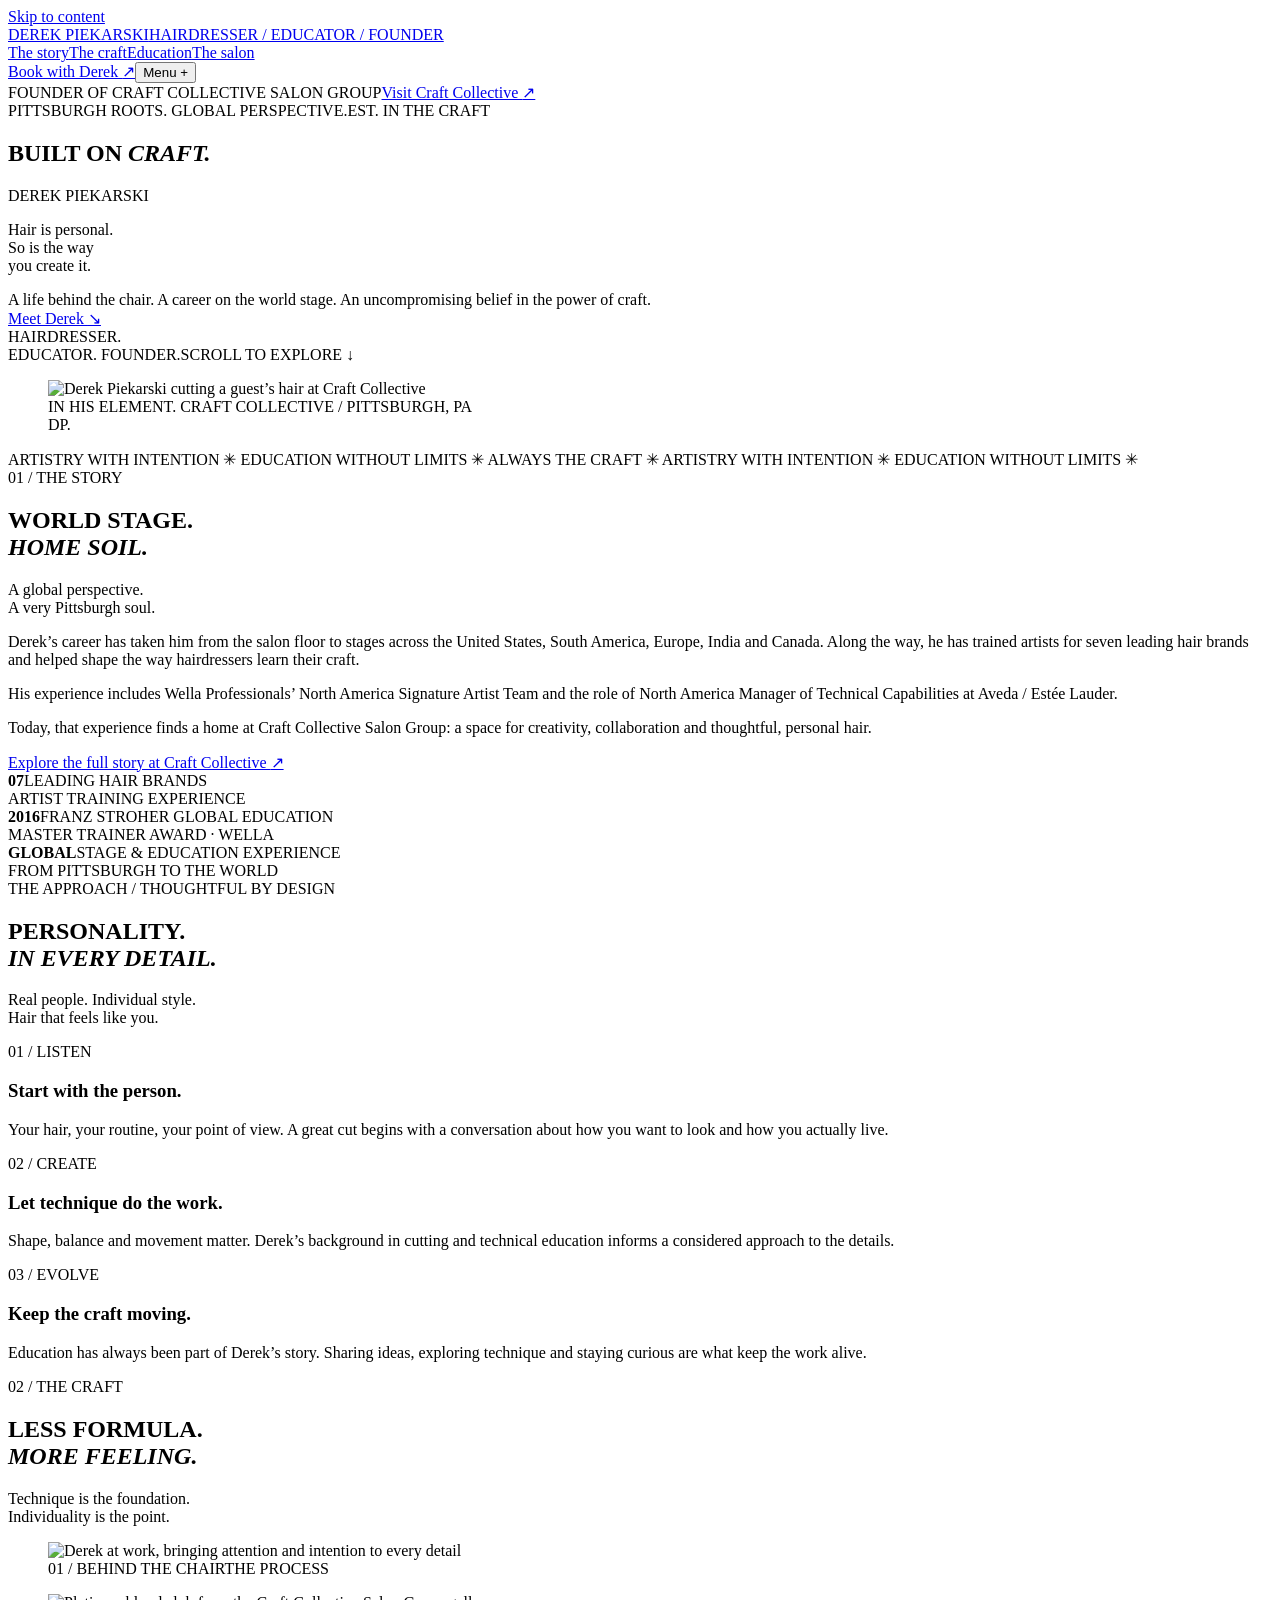
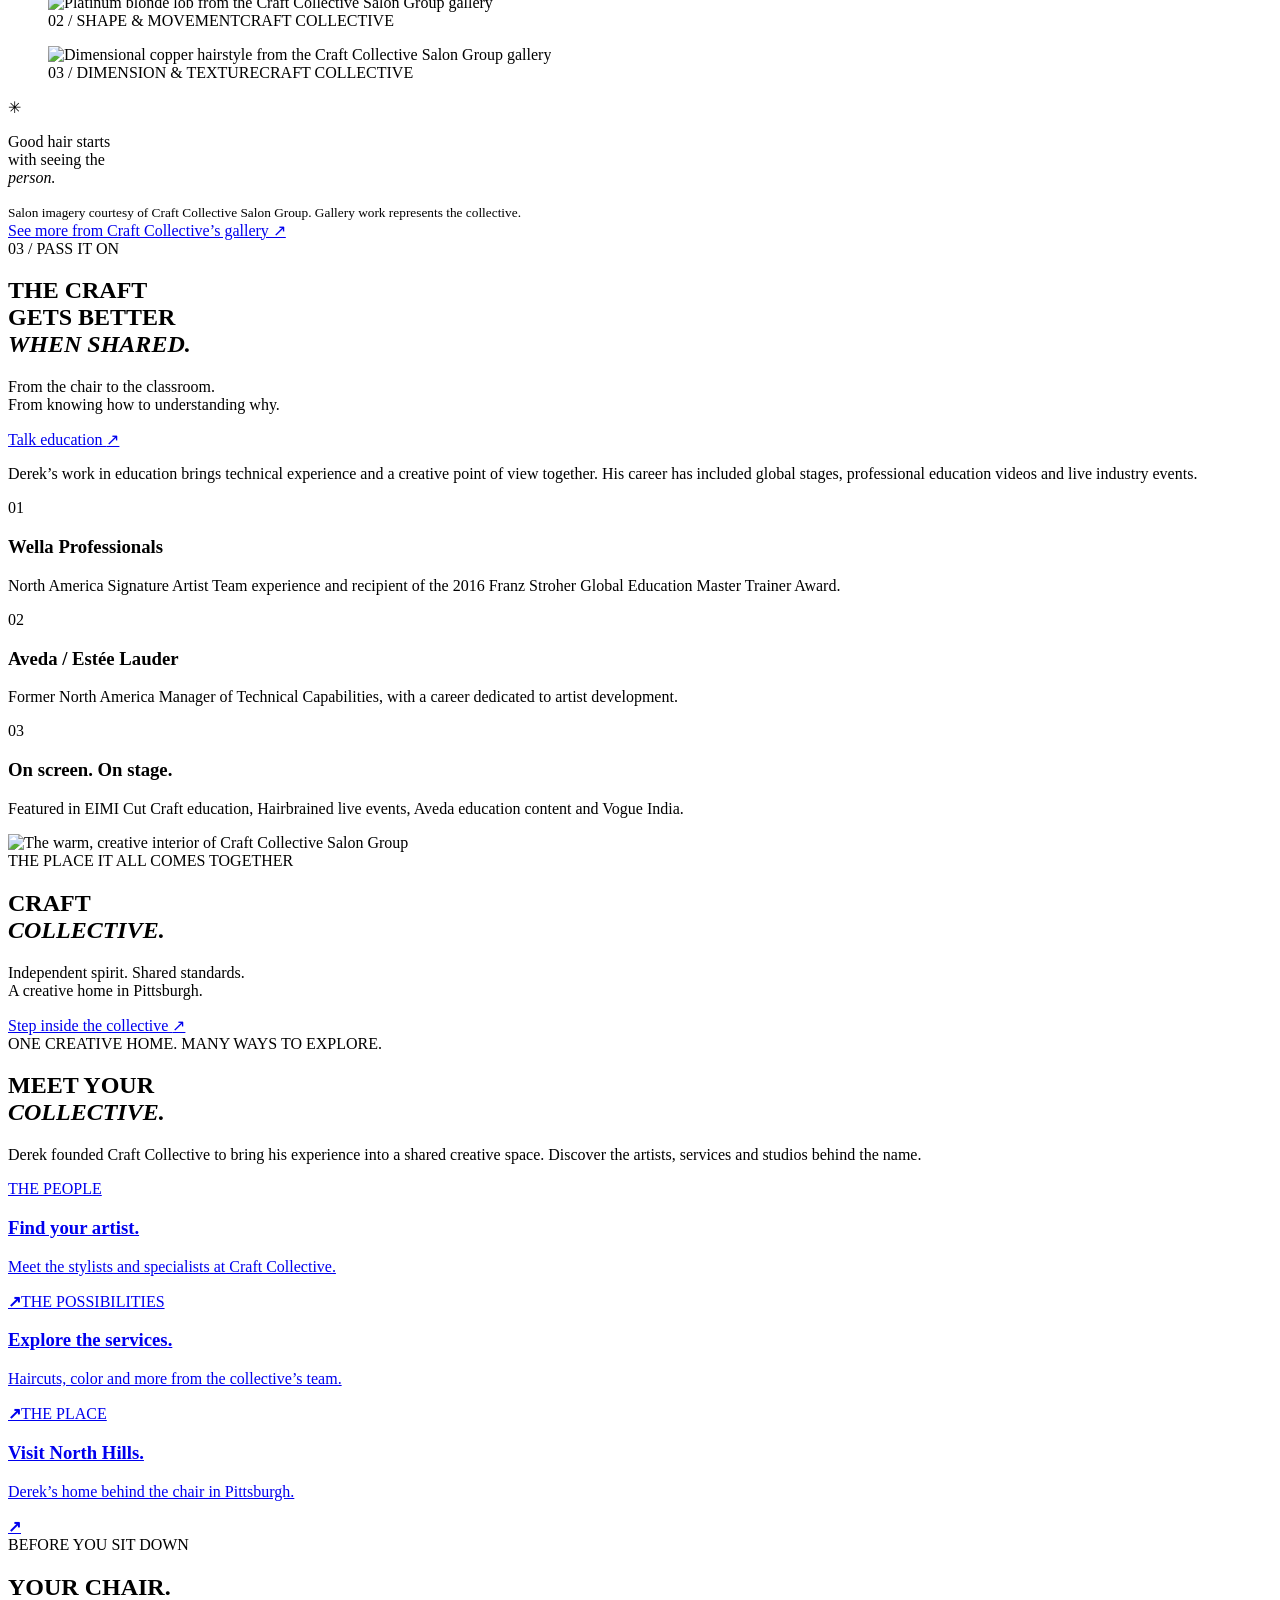
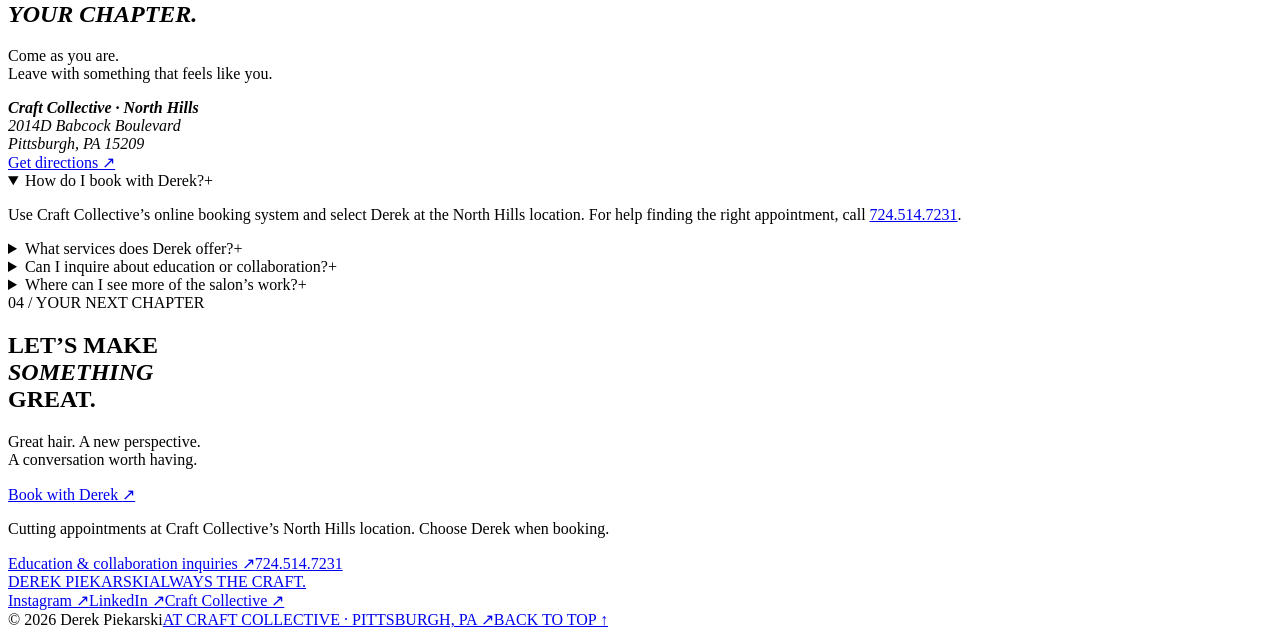
==== index.html @ 88b845db "Add index.html for Derek Piekarski personal website" ====
<!doctype html>
<html lang="en"><head><meta charset="utf-8"><meta name="viewport" content="width=device-width,initial-scale=1"><meta name="theme-color" content="#171815"><title>Derek Piekarski — Hairdresser. Educator. Founder.</title><meta name="description" content="The world of Derek Piekarski. Hairdresser, educator and founder of Craft Collective Salon Group in Pittsburgh. Explore his craft and book an appointment."><meta property="og:title" content="Derek Piekarski — Built on craft."><meta property="og:description" content="Hairdresser. Educator. Founder. Pittsburgh roots. Global perspective."><meta property="og:image" content="https://www.craftcollectivesalongroup.com/images/team/derek-piekarski-1024x1024.jpg"><meta property="og:url" content="https://derek-piekarski.vercel.app/"><meta property="og:type" content="website"><meta name="twitter:card" content="summary_large_image"><link rel="canonical" href="https://derek-piekarski.vercel.app/"><link rel="icon" href="/favicon.svg" type="image/svg+xml"><link rel="stylesheet" href="style.css"><script type="application/ld+json">{"@context":"https://schema.org","@type":"Person","name":"Derek Piekarski","url":"https://derek-piekarski.vercel.app/","jobTitle":"Hairdresser, Educator and Founder","worksFor":{"@type":"Organization","name":"Craft Collective Salon Group","url":"https://www.craftcollectivesalongroup.com"},"sameAs":["https://www.linkedin.com/in/derek-piekarski-07b91217a","https://www.craftcollectivesalongroup.com/derek-piekarski"]}</script></head>
<body><a class="skip" href="#main">Skip to content</a><header><a class="logo" href="#">DEREK PIEKARSKI<span>HAIRDRESSER / EDUCATOR / FOUNDER</span></a><nav aria-label="Main navigation"><a href="#about">The story</a><a href="#craft">The craft</a><a href="#education">Education</a><a href="#collective">The salon</a></nav><a class="nav-cta" href="https://phorest.com/book/salons/craftcollectivesalongroup" target="_blank" rel="noopener">Book with Derek <span>↗</span></a><button class="menu" aria-label="Open menu" aria-expanded="false">Menu +</button></header>
<div class="affiliation"><span>FOUNDER OF CRAFT COLLECTIVE SALON GROUP</span><a href="https://www.craftcollectivesalongroup.com">Visit Craft Collective <span aria-hidden="true">↗</span></a></div><main id="main"><section class="hero"><div class="hero-top"><span><i></i> PITTSBURGH ROOTS. GLOBAL PERSPECTIVE.</span><span>EST. IN THE CRAFT</span></div><h1>BUILT ON <em>CRAFT.</em></h1><div class="hero-grid"><div class="hero-copy"><span class="eyebrow">DEREK PIEKARSKI</span><p>Hair is personal. <br>So is the way <br>you create it.</p><div class="intro">A life behind the chair. A career on the world stage. An uncompromising belief in the power of craft.</div><a class="button" href="#about">Meet Derek <span>↘</span></a><div class="hero-foot"><span>HAIRDRESSER.<br>EDUCATOR. FOUNDER.</span><span>SCROLL TO EXPLORE ↓</span></div></div><figure class="hero-image"><img src="https://www.craftcollectivesalongroup.com/assets/wix-archive/674b6afbaeb5c4b92669.webp" alt="Derek Piekarski cutting a guest’s hair at Craft Collective" fetchpriority="high"><figcaption>IN HIS ELEMENT. <span>CRAFT COLLECTIVE / PITTSBURGH, PA</span></figcaption><span class="image-mark" aria-hidden="true">DP.</span></figure></div></section>
<div class="ticker" aria-hidden="true"><div>ARTISTRY WITH INTENTION <span>✳</span> EDUCATION WITHOUT LIMITS <span>✳</span> ALWAYS THE CRAFT <span>✳</span> ARTISTRY WITH INTENTION <span>✳</span> EDUCATION WITHOUT LIMITS <span>✳</span></div></div>
<section class="about section" id="about"><div class="section-label">01 / THE STORY</div><div class="about-grid"><h2>WORLD STAGE.<br><em>HOME SOIL.</em></h2><div class="about-copy"><p class="large">A global perspective.<br>A very Pittsburgh soul.</p><p>Derek’s career has taken him from the salon floor to stages across the United States, South America, Europe, India and Canada. Along the way, he has trained artists for seven leading hair brands and helped shape the way hairdressers learn their craft.</p><p>His experience includes Wella Professionals’ North America Signature Artist Team and the role of North America Manager of Technical Capabilities at Aveda / Estée Lauder.</p><p>Today, that experience finds a home at Craft Collective Salon Group: a space for creativity, collaboration and thoughtful, personal hair.</p><a class="text-link" href="https://www.craftcollectivesalongroup.com/derek-piekarski" target="_blank" rel="noopener">Explore the full story at Craft Collective <span>↗</span></a></div></div><div class="credentials"><div><strong>07</strong><span>LEADING HAIR BRANDS<br>ARTIST TRAINING EXPERIENCE</span></div><div><strong>2016</strong><span>FRANZ STROHER GLOBAL EDUCATION<br>MASTER TRAINER AWARD · WELLA</span></div><div><strong>GLOBAL</strong><span>STAGE & EDUCATION EXPERIENCE<br>FROM PITTSBURGH TO THE WORLD</span></div></div></section>
<section class="approach section"><div class="section-label">THE APPROACH / THOUGHTFUL BY DESIGN</div><div class="section-heading"><h2>PERSONALITY.<br><em>IN EVERY DETAIL.</em></h2><p>Real people. Individual style.<br>Hair that feels like you.</p></div><div class="principles"><article><span>01 / LISTEN</span><h3>Start with the person.</h3><p>Your hair, your routine, your point of view. A great cut begins with a conversation about how you want to look and how you actually live.</p></article><article><span>02 / CREATE</span><h3>Let technique do the work.</h3><p>Shape, balance and movement matter. Derek’s background in cutting and technical education informs a considered approach to the details.</p></article><article><span>03 / EVOLVE</span><h3>Keep the craft moving.</h3><p>Education has always been part of Derek’s story. Sharing ideas, exploring technique and staying curious are what keep the work alive.</p></article></div></section>
<section class="craft section" id="craft"><div class="section-label">02 / THE CRAFT</div><div class="section-heading"><h2>LESS FORMULA.<br><em>MORE FEELING.</em></h2><p>Technique is the foundation.<br>Individuality is the point.</p></div><div class="gallery"><figure class="gallery-one"><img src="https://www.craftcollectivesalongroup.com/images/team/derek-piekarski-1024x1024.jpg" alt="Derek at work, bringing attention and intention to every detail" loading="lazy"><figcaption><span>01 / BEHIND THE CHAIR</span><span>THE PROCESS</span></figcaption></figure><figure class="gallery-two"><img src="https://www.craftcollectivesalongroup.com/images/platinum-lob-480x640.jpg" alt="Platinum blonde lob from the Craft Collective Salon Group gallery" loading="lazy"><figcaption><span>02 / SHAPE & MOVEMENT</span><span>CRAFT COLLECTIVE</span></figcaption></figure><figure class="gallery-three"><img src="https://www.craftcollectivesalongroup.com/images/copper-dimensional-480x640.jpg" alt="Dimensional copper hairstyle from the Craft Collective Salon Group gallery" loading="lazy"><figcaption><span>03 / DIMENSION & TEXTURE</span><span>CRAFT COLLECTIVE</span></figcaption></figure><div class="gallery-note"><span class="asterisk" aria-hidden="true">✳</span><p>Good hair starts<br>with seeing the<br><em>person.</em></p><small>Salon imagery courtesy of Craft Collective Salon Group. Gallery work represents the collective.</small></div></div><a class="text-link" href="https://www.craftcollectivesalongroup.com/gallery">See more from Craft Collective’s gallery ↗</a></section>
<section class="education section" id="education"><div class="section-label">03 / PASS IT ON</div><div class="education-grid"><div><h2>THE CRAFT<br>GETS BETTER<br><em>WHEN SHARED.</em></h2><p class="education-intro">From the chair to the classroom.<br>From knowing how to understanding why.</p><a class="button light" href="mailto:info@craftcollectivesalongroup.com?subject=Education%20inquiry%20for%20Derek%20Piekarski">Talk education <span>↗</span></a></div><div class="education-details"><p>Derek’s work in education brings technical experience and a creative point of view together. His career has included global stages, professional education videos and live industry events.</p><div class="detail-row"><span>01</span><div><h3>Wella Professionals</h3><p>North America Signature Artist Team experience and recipient of the 2016 Franz Stroher Global Education Master Trainer Award.</p></div></div><div class="detail-row"><span>02</span><div><h3>Aveda / Estée Lauder</h3><p>Former North America Manager of Technical Capabilities, with a career dedicated to artist development.</p></div></div><div class="detail-row"><span>03</span><div><h3>On screen. On stage.</h3><p>Featured in EIMI Cut Craft education, Hairbrained live events, Aveda education content and Vogue India.</p></div></div></div></div></section>
<section class="collective" id="collective"><img src="https://www.craftcollectivesalongroup.com/images/salon-interior-960x540.jpg" alt="The warm, creative interior of Craft Collective Salon Group" loading="lazy"><div class="collective-overlay"><span class="eyebrow">THE PLACE IT ALL COMES TOGETHER</span><h2>CRAFT<br><em>COLLECTIVE.</em></h2><p>Independent spirit. Shared standards.<br>A creative home in Pittsburgh.</p><a class="button light" href="https://www.craftcollectivesalongroup.com" target="_blank" rel="noopener">Step inside the collective <span>↗</span></a></div></section>
<section class="salon-links section"><div class="section-label">ONE CREATIVE HOME. MANY WAYS TO EXPLORE.</div><div class="salon-intro"><h2>MEET YOUR<br><em>COLLECTIVE.</em></h2><p>Derek founded Craft Collective to bring his experience into a shared creative space. Discover the artists, services and studios behind the name.</p></div><div class="resource-grid"><a href="https://www.craftcollectivesalongroup.com/meet-the-team"><span>THE PEOPLE</span><h3>Find your artist.</h3><p>Meet the stylists and specialists at Craft Collective.</p><b aria-hidden="true">↗</b></a><a href="https://www.craftcollectivesalongroup.com/hair-services-pittsburgh"><span>THE POSSIBILITIES</span><h3>Explore the services.</h3><p>Haircuts, color and more from the collective’s team.</p><b aria-hidden="true">↗</b></a><a href="https://www.craftcollectivesalongroup.com/locations/north-hills-pittsburgh"><span>THE PLACE</span><h3>Visit North Hills.</h3><p>Derek’s home behind the chair in Pittsburgh.</p><b aria-hidden="true">↗</b></a></div></section>
<section class="visit section" id="visit"><div class="section-label">BEFORE YOU SIT DOWN</div><div class="visit-grid"><div><h2>YOUR CHAIR.<br><em>YOUR CHAPTER.</em></h2><p class="visit-intro">Come as you are.<br>Leave with something that feels like you.</p><address><strong>Craft Collective · North Hills</strong><br>2014D Babcock Boulevard<br>Pittsburgh, PA 15209</address><a class="text-link" href="https://www.google.com/maps/search/?api=1&query=Craft+Collective+Salon+Group+2014+Babcock+Blvd+Pittsburgh+PA+15209" target="_blank" rel="noopener">Get directions ↗</a></div><div class="faqs"><details open><summary>How do I book with Derek?<span aria-hidden="true">+</span></summary><p>Use Craft Collective’s online booking system and select Derek at the North Hills location. For help finding the right appointment, call <a href="tel:+17245147231">724.514.7231</a>.</p></details><details><summary>What services does Derek offer?<span aria-hidden="true">+</span></summary><p>Derek currently takes cutting appointments at Craft Collective. For color and other services, explore the <a href="https://www.craftcollectivesalongroup.com/hair-services-pittsburgh">collective’s services</a> and <a href="https://www.craftcollectivesalongroup.com/meet-the-team">artist team</a>.</p></details><details><summary>Can I inquire about education or collaboration?<span aria-hidden="true">+</span></summary><p>Yes. Email <a href="mailto:info@craftcollectivesalongroup.com?subject=Education%20or%20collaboration%20inquiry%20for%20Derek">info@craftcollectivesalongroup.com</a> with your idea, location and timing, and mention Derek in your inquiry.</p></details><details><summary>Where can I see more of the salon’s work?<span aria-hidden="true">+</span></summary><p>Explore the <a href="https://www.craftcollectivesalongroup.com/gallery">Craft Collective gallery</a> or follow <a href="https://www.instagram.com/craftcollectivesalongroup/" target="_blank" rel="noopener">Craft Collective on Instagram</a> for more from the studio.</p></details></div></div></section>
<section class="contact section" id="contact"><div class="section-label">04 / YOUR NEXT CHAPTER</div><div class="contact-top"><h2>LET’S MAKE<br><em>SOMETHING</em><br>GREAT.</h2><div><p>Great hair. A new perspective.<br>A conversation worth having.</p><a class="button" href="https://phorest.com/book/salons/craftcollectivesalongroup" target="_blank" rel="noopener">Book with Derek <span>↗</span></a><p class="booking-note">Cutting appointments at Craft Collective’s North Hills location. Choose Derek when booking.</p><a class="text-link" href="mailto:info@craftcollectivesalongroup.com">Education & collaboration inquiries ↗</a><a class="phone" href="tel:+17245147231">724.514.7231</a></div></div></section></main>
<footer><a class="footer-logo" href="#">DEREK PIEKARSKI<span>ALWAYS THE CRAFT.</span></a><div><a href="https://www.instagram.com/craftcollectivesalongroup/" target="_blank" rel="noopener">Instagram ↗</a><a href="https://www.linkedin.com/in/derek-piekarski-07b91217a" target="_blank" rel="noopener">LinkedIn ↗</a><a href="https://www.craftcollectivesalongroup.com" target="_blank" rel="noopener">Craft Collective ↗</a></div><div class="footer-bottom"><span>© <span id="year">2026</span> Derek Piekarski</span><a href="https://www.craftcollectivesalongroup.com/locations/north-hills-pittsburgh">AT CRAFT COLLECTIVE · PITTSBURGH, PA ↗</a><a href="#">BACK TO TOP ↑</a></div></footer><script src="script.js"></script></body></html>
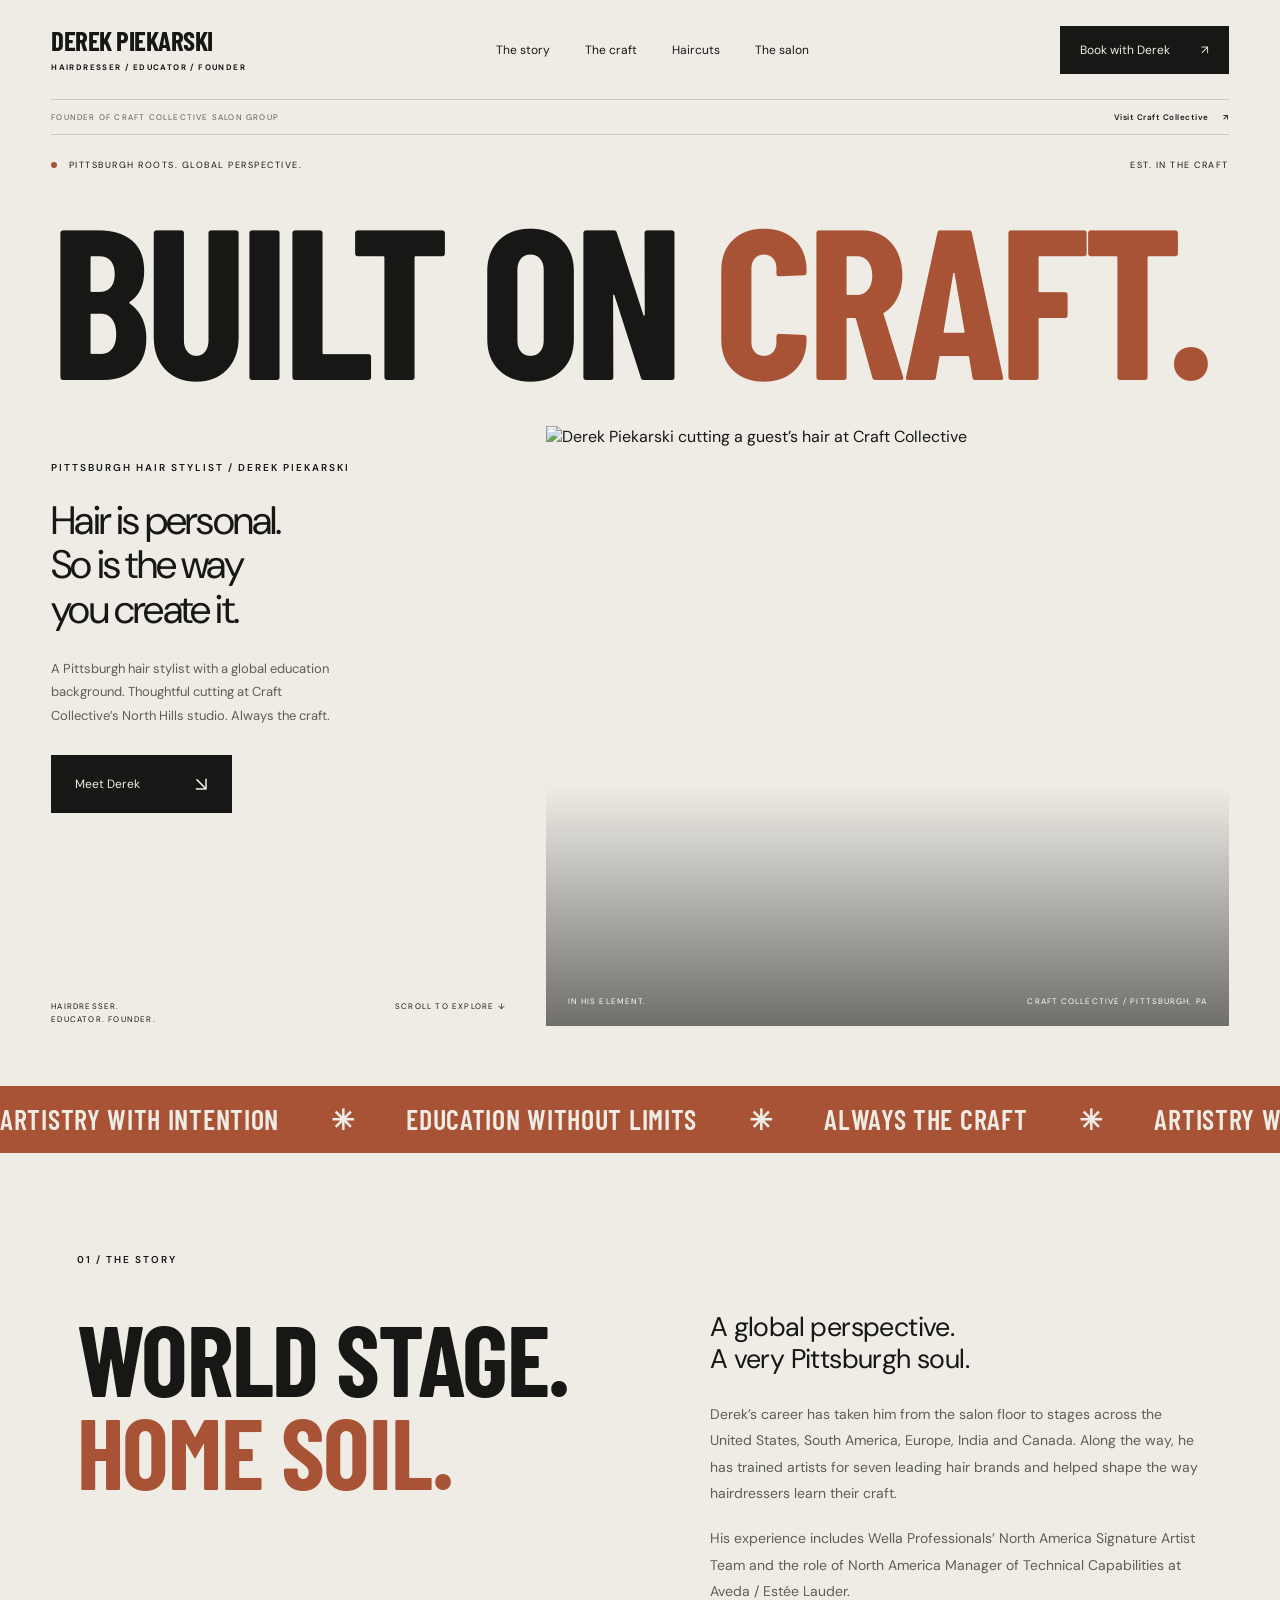
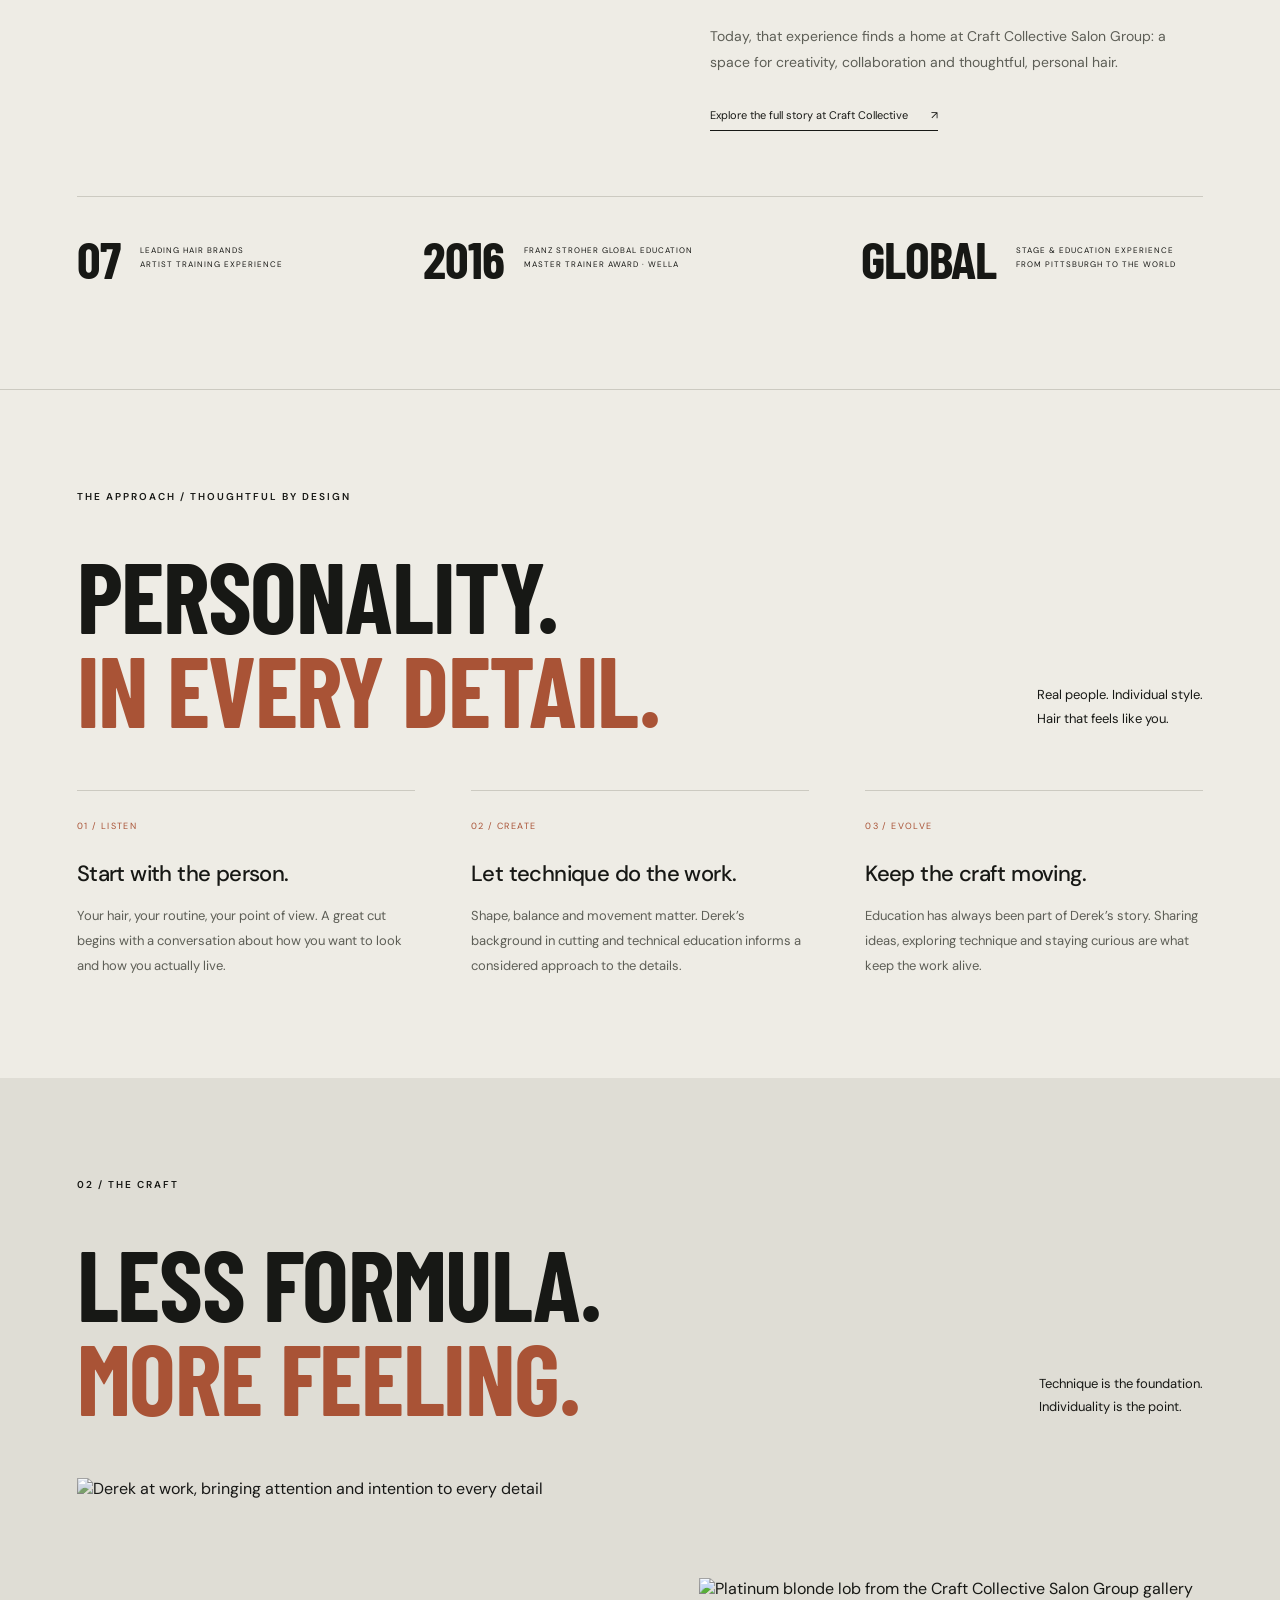
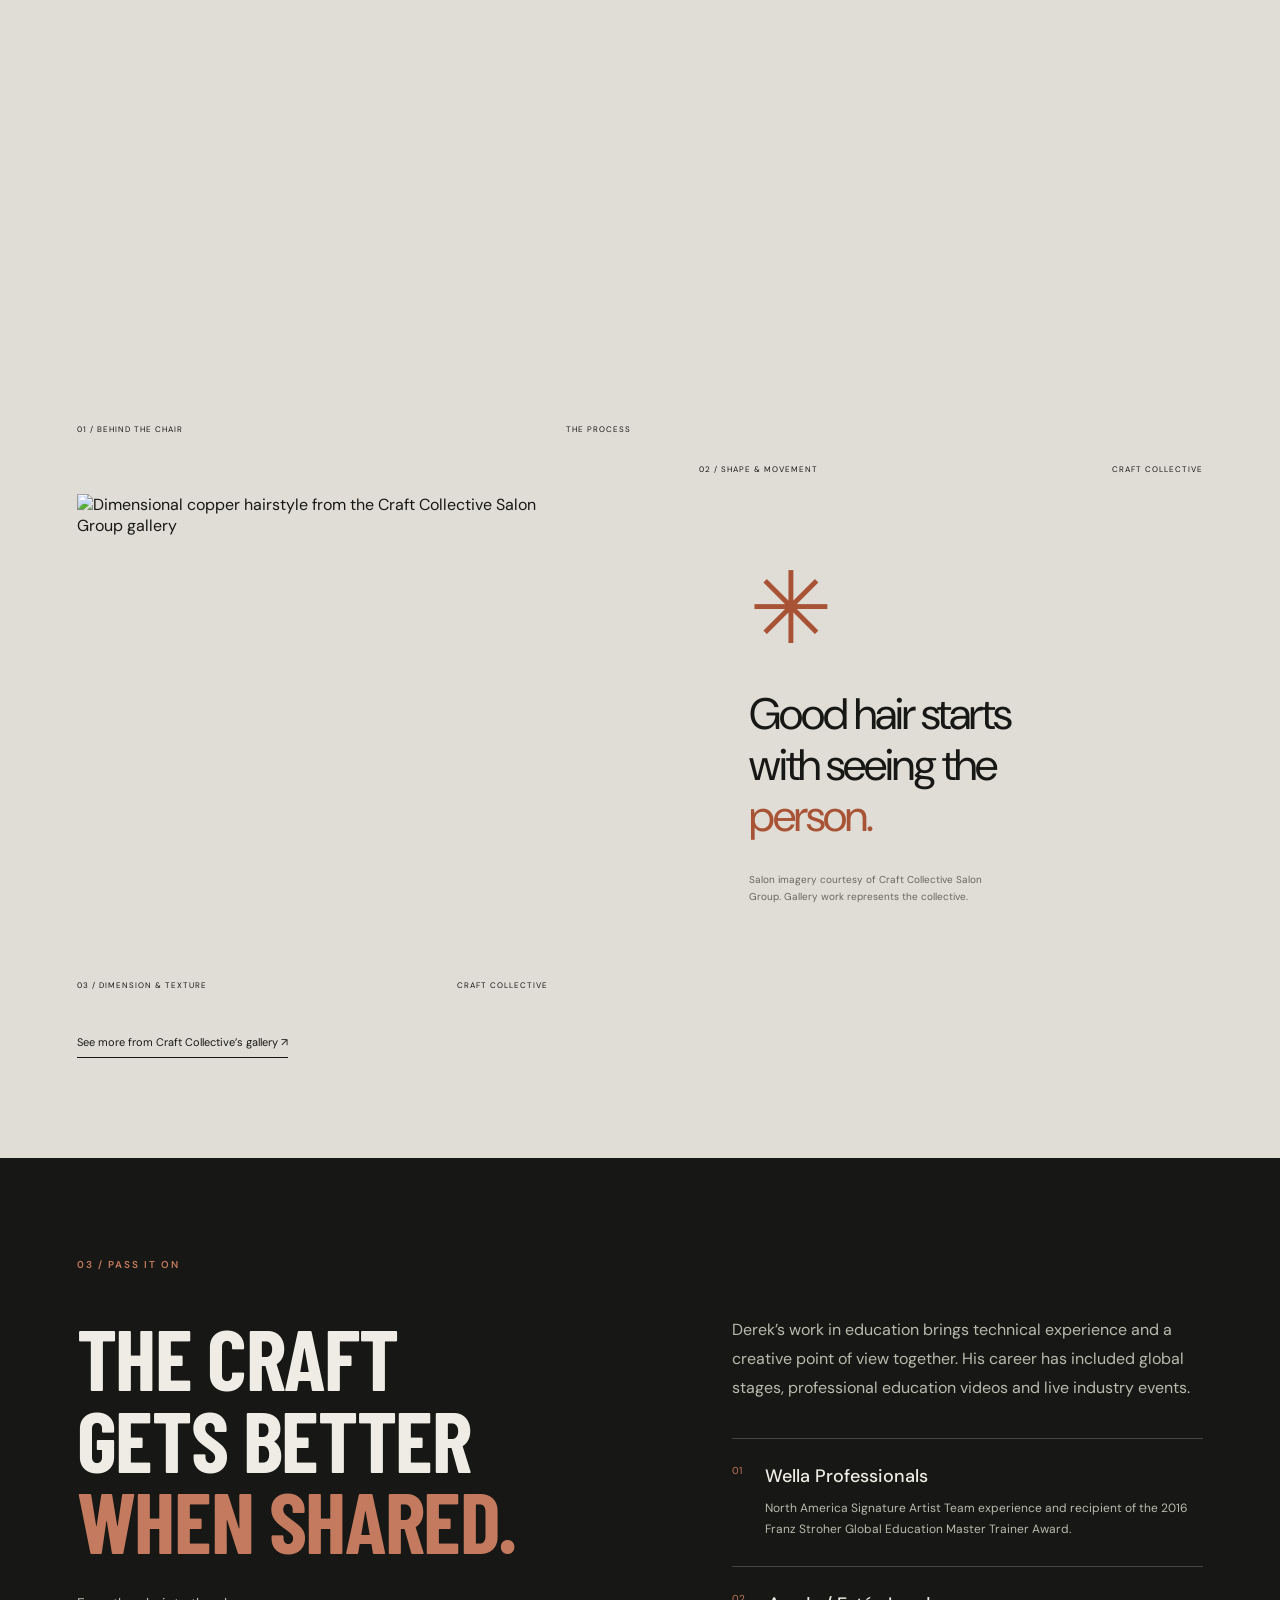
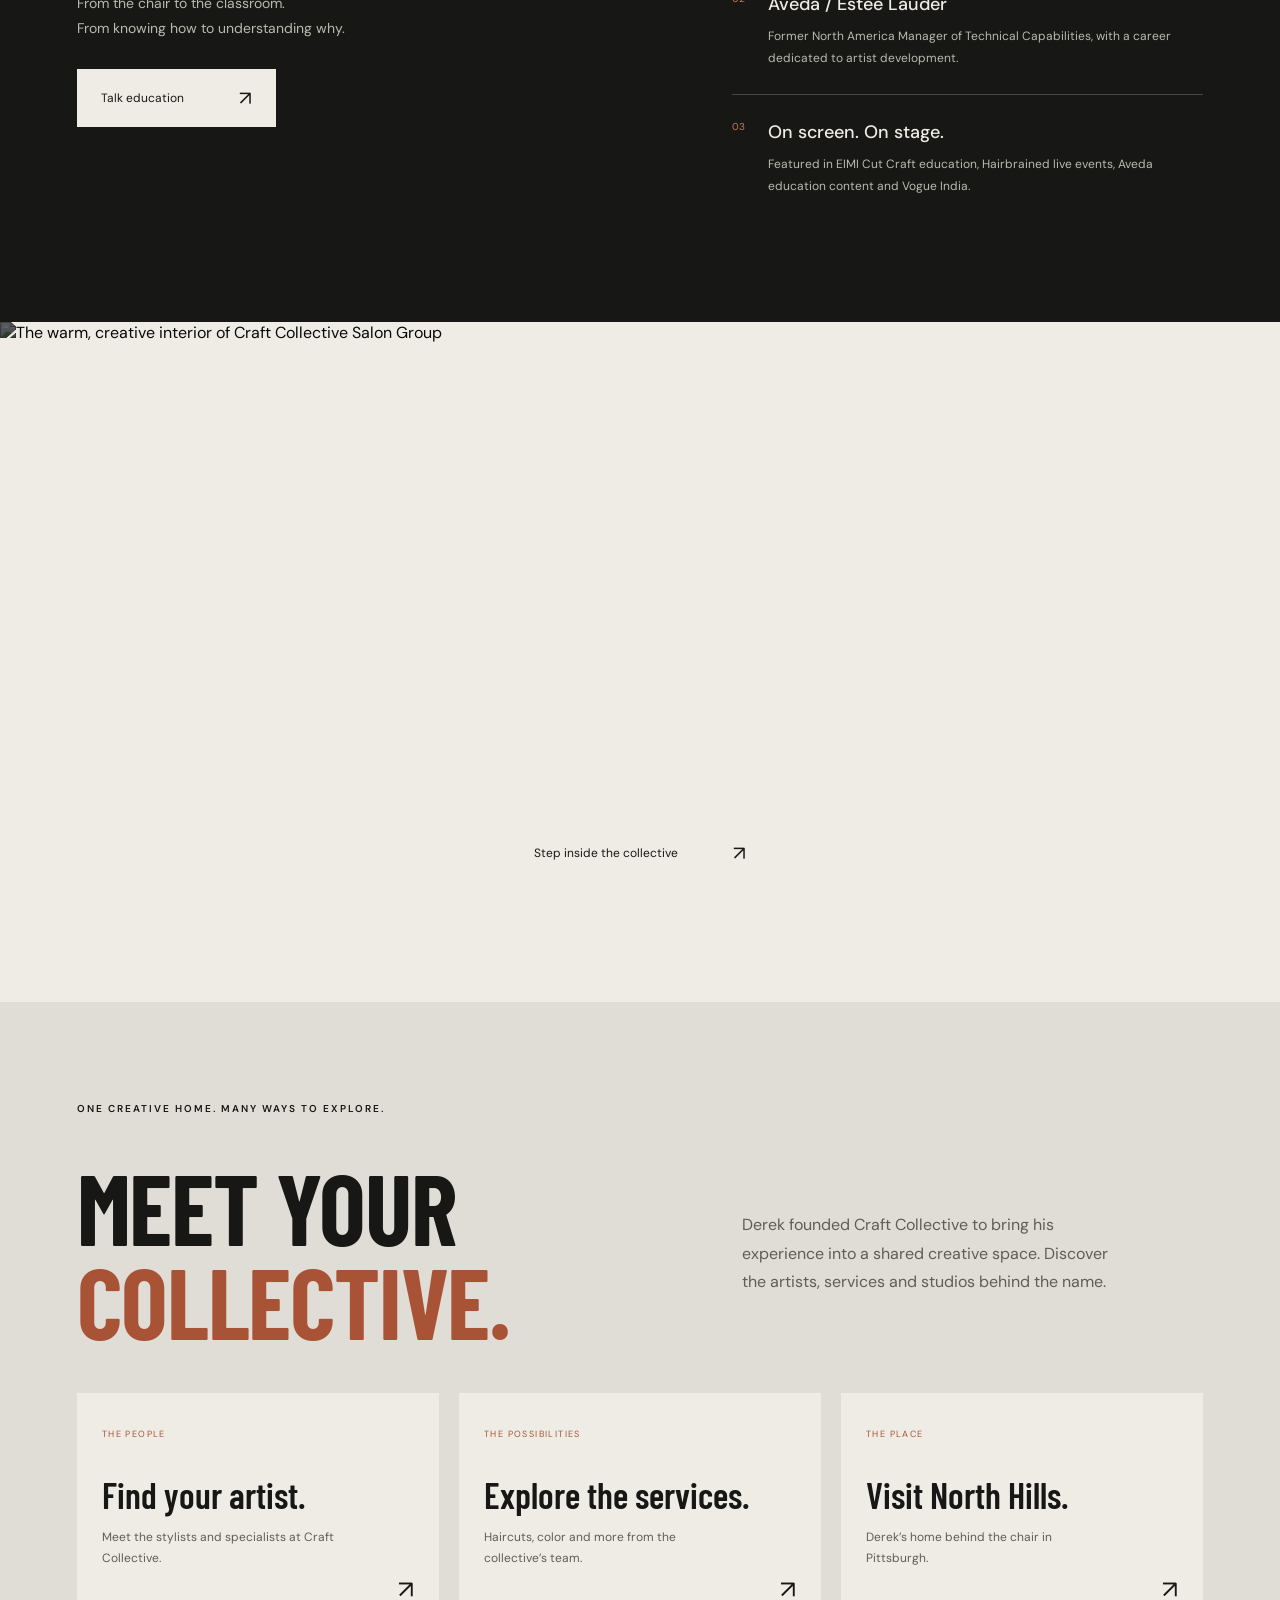
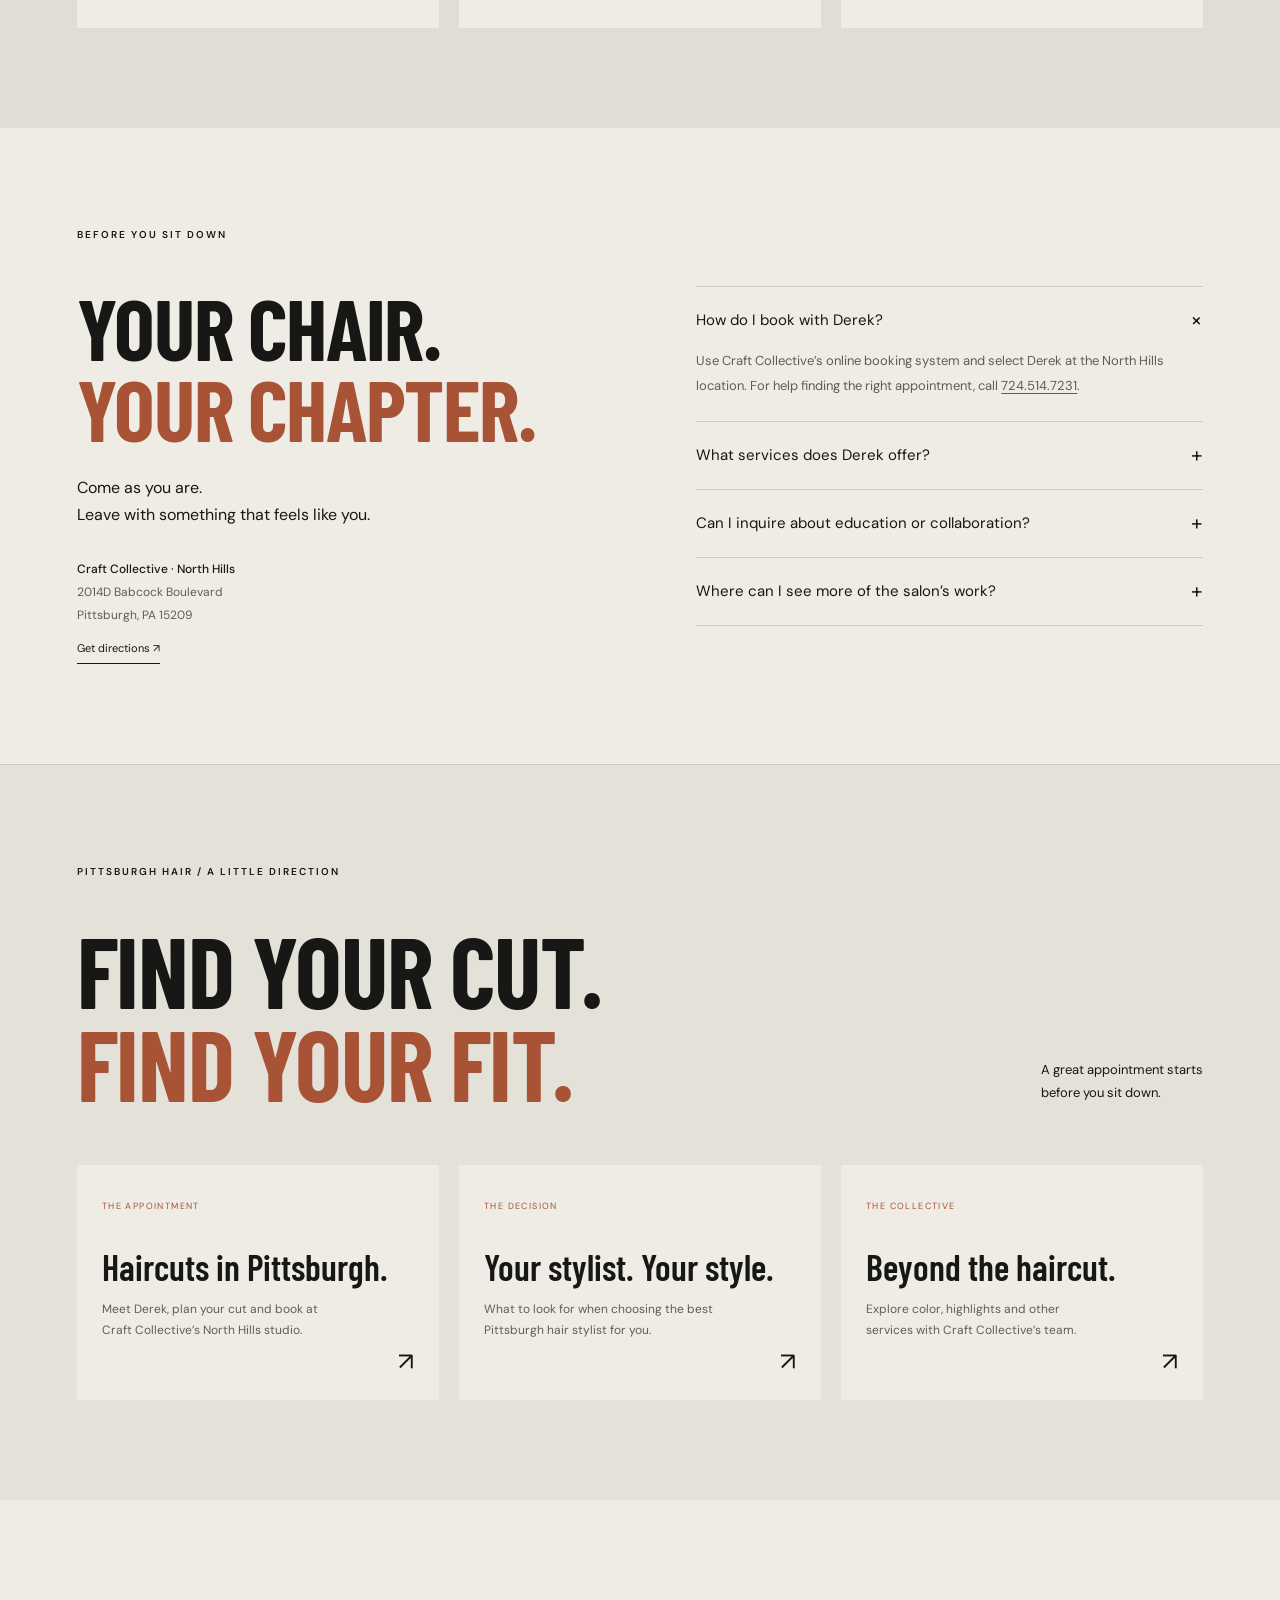
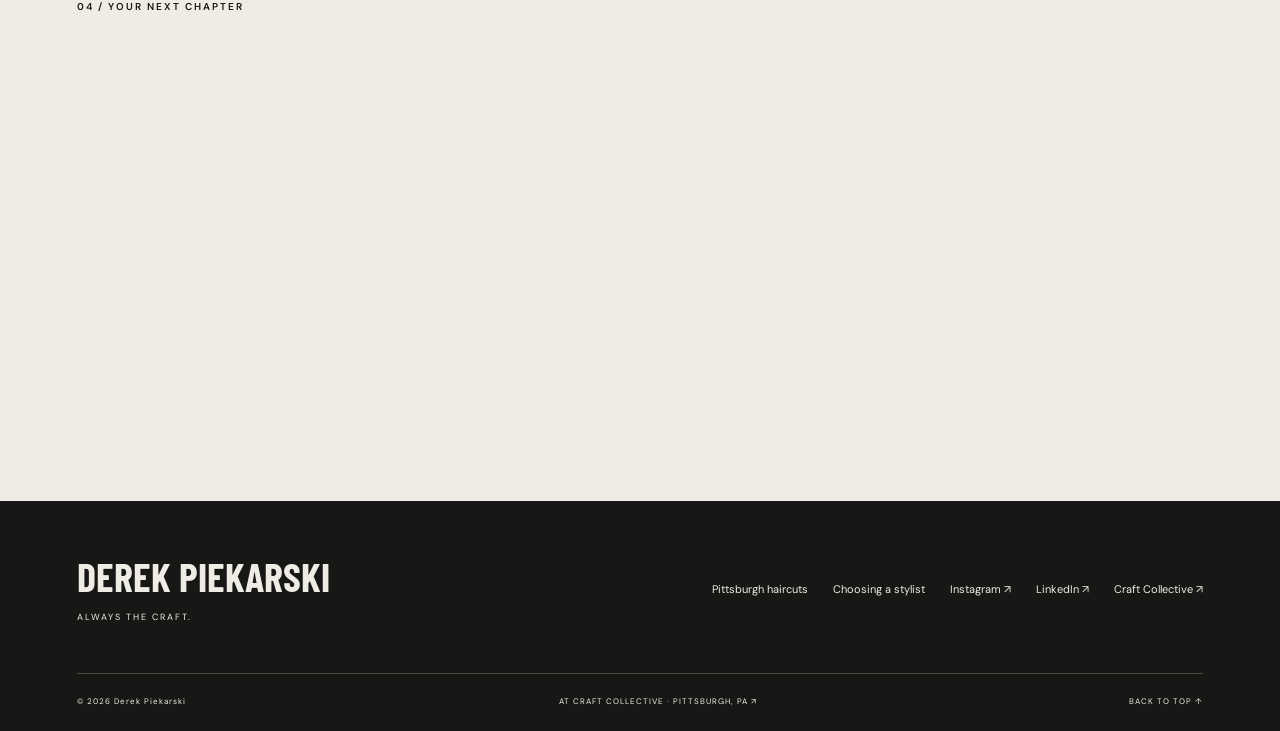
==== commit a7b8ffc9: "Expand Pittsburgh haircut and stylist pages for derekpiekarski.com" ====
--- a/index.html
+++ b/index.html
@@ -1,7 +1,7 @@
 <!doctype html>
-<html lang="en"><head><meta charset="utf-8"><meta name="viewport" content="width=device-width,initial-scale=1"><meta name="theme-color" content="#171815"><title>Derek Piekarski — Hairdresser. Educator. Founder.</title><meta name="description" content="The world of Derek Piekarski. Hairdresser, educator and founder of Craft Collective Salon Group in Pittsburgh. Explore his craft and book an appointment."><meta property="og:title" content="Derek Piekarski — Built on craft."><meta property="og:description" content="Hairdresser. Educator. Founder. Pittsburgh roots. Global perspective."><meta property="og:image" content="https://www.craftcollectivesalongroup.com/images/team/derek-piekarski-1024x1024.jpg"><meta property="og:url" content="https://derek-piekarski.vercel.app/"><meta property="og:type" content="website"><meta name="twitter:card" content="summary_large_image"><link rel="canonical" href="https://derek-piekarski.vercel.app/"><link rel="icon" href="/favicon.svg" type="image/svg+xml"><link rel="stylesheet" href="style.css"><script type="application/ld+json">{"@context":"https://schema.org","@type":"Person","name":"Derek Piekarski","url":"https://derek-piekarski.vercel.app/","jobTitle":"Hairdresser, Educator and Founder","worksFor":{"@type":"Organization","name":"Craft Collective Salon Group","url":"https://www.craftcollectivesalongroup.com"},"sameAs":["https://www.linkedin.com/in/derek-piekarski-07b91217a","https://www.craftcollectivesalongroup.com/derek-piekarski"]}</script></head>
-<body><a class="skip" href="#main">Skip to content</a><header><a class="logo" href="#">DEREK PIEKARSKI<span>HAIRDRESSER / EDUCATOR / FOUNDER</span></a><nav aria-label="Main navigation"><a href="#about">The story</a><a href="#craft">The craft</a><a href="#education">Education</a><a href="#collective">The salon</a></nav><a class="nav-cta" href="https://phorest.com/book/salons/craftcollectivesalongroup" target="_blank" rel="noopener">Book with Derek <span>↗</span></a><button class="menu" aria-label="Open menu" aria-expanded="false">Menu +</button></header>
-<div class="affiliation"><span>FOUNDER OF CRAFT COLLECTIVE SALON GROUP</span><a href="https://www.craftcollectivesalongroup.com">Visit Craft Collective <span aria-hidden="true">↗</span></a></div><main id="main"><section class="hero"><div class="hero-top"><span><i></i> PITTSBURGH ROOTS. GLOBAL PERSPECTIVE.</span><span>EST. IN THE CRAFT</span></div><h1>BUILT ON <em>CRAFT.</em></h1><div class="hero-grid"><div class="hero-copy"><span class="eyebrow">DEREK PIEKARSKI</span><p>Hair is personal. <br>So is the way <br>you create it.</p><div class="intro">A life behind the chair. A career on the world stage. An uncompromising belief in the power of craft.</div><a class="button" href="#about">Meet Derek <span>↘</span></a><div class="hero-foot"><span>HAIRDRESSER.<br>EDUCATOR. FOUNDER.</span><span>SCROLL TO EXPLORE ↓</span></div></div><figure class="hero-image"><img src="https://www.craftcollectivesalongroup.com/assets/wix-archive/674b6afbaeb5c4b92669.webp" alt="Derek Piekarski cutting a guest’s hair at Craft Collective" fetchpriority="high"><figcaption>IN HIS ELEMENT. <span>CRAFT COLLECTIVE / PITTSBURGH, PA</span></figcaption><span class="image-mark" aria-hidden="true">DP.</span></figure></div></section>
+<html lang="en"><head><meta charset="utf-8"><meta name="viewport" content="width=device-width,initial-scale=1"><meta name="theme-color" content="#171815"><title>Derek Piekarski | Pittsburgh Hair Stylist & Educator</title><meta name="description" content="Meet Pittsburgh hair stylist Derek Piekarski, founder of Craft Collective Salon Group. Explore his cutting expertise, education background and North Hills booking."><meta property="og:title" content="Derek Piekarski — Built on craft."><meta property="og:description" content="Hairdresser. Educator. Founder. Pittsburgh roots. Global perspective."><meta property="og:image" content="https://www.craftcollectivesalongroup.com/images/team/derek-piekarski-1024x1024.jpg"><meta property="og:url" content="https://derekpiekarski.com/"><meta property="og:type" content="website"><meta name="twitter:card" content="summary_large_image"><link rel="canonical" href="https://derekpiekarski.com/"><link rel="icon" href="/favicon.svg" type="image/svg+xml"><link rel="stylesheet" href="style.css"><script type="application/ld+json">{"@context":"https://schema.org","@type":"Person","name":"Derek Piekarski","url":"https://derekpiekarski.com/","jobTitle":"Hairdresser, Educator and Founder","worksFor":{"@type":"Organization","name":"Craft Collective Salon Group","url":"https://www.craftcollectivesalongroup.com"},"sameAs":["https://www.linkedin.com/in/derek-piekarski-07b91217a","https://www.craftcollectivesalongroup.com/derek-piekarski"]}</script></head>
+<body><a class="skip" href="#main">Skip to content</a><header><a class="logo" href="#">DEREK PIEKARSKI<span>HAIRDRESSER / EDUCATOR / FOUNDER</span></a><nav aria-label="Main navigation"><a href="#about">The story</a><a href="#craft">The craft</a><a href="/haircuts-pittsburgh/">Haircuts</a><a href="#collective">The salon</a></nav><a class="nav-cta" href="https://phorest.com/book/salons/craftcollectivesalongroup" target="_blank" rel="noopener">Book with Derek <span>↗</span></a><button class="menu" aria-label="Open menu" aria-expanded="false">Menu +</button></header>
+<div class="affiliation"><span>FOUNDER OF CRAFT COLLECTIVE SALON GROUP</span><a href="https://www.craftcollectivesalongroup.com">Visit Craft Collective <span aria-hidden="true">↗</span></a></div><main id="main"><section class="hero"><div class="hero-top"><span><i></i> PITTSBURGH ROOTS. GLOBAL PERSPECTIVE.</span><span>EST. IN THE CRAFT</span></div><h1>BUILT ON <em>CRAFT.</em></h1><div class="hero-grid"><div class="hero-copy"><span class="eyebrow">PITTSBURGH HAIR STYLIST / DEREK PIEKARSKI</span><p>Hair is personal. <br>So is the way <br>you create it.</p><div class="intro">A Pittsburgh hair stylist with a global education background. Thoughtful cutting at Craft Collective’s North Hills studio. Always the craft.</div><a class="button" href="#about">Meet Derek <span>↘</span></a><div class="hero-foot"><span>HAIRDRESSER.<br>EDUCATOR. FOUNDER.</span><span>SCROLL TO EXPLORE ↓</span></div></div><figure class="hero-image"><img src="https://www.craftcollectivesalongroup.com/assets/wix-archive/674b6afbaeb5c4b92669.webp" alt="Derek Piekarski cutting a guest’s hair at Craft Collective" fetchpriority="high"><figcaption>IN HIS ELEMENT. <span>CRAFT COLLECTIVE / PITTSBURGH, PA</span></figcaption><span class="image-mark" aria-hidden="true">DP.</span></figure></div></section>
 <div class="ticker" aria-hidden="true"><div>ARTISTRY WITH INTENTION <span>✳</span> EDUCATION WITHOUT LIMITS <span>✳</span> ALWAYS THE CRAFT <span>✳</span> ARTISTRY WITH INTENTION <span>✳</span> EDUCATION WITHOUT LIMITS <span>✳</span></div></div>
 <section class="about section" id="about"><div class="section-label">01 / THE STORY</div><div class="about-grid"><h2>WORLD STAGE.<br><em>HOME SOIL.</em></h2><div class="about-copy"><p class="large">A global perspective.<br>A very Pittsburgh soul.</p><p>Derek’s career has taken him from the salon floor to stages across the United States, South America, Europe, India and Canada. Along the way, he has trained artists for seven leading hair brands and helped shape the way hairdressers learn their craft.</p><p>His experience includes Wella Professionals’ North America Signature Artist Team and the role of North America Manager of Technical Capabilities at Aveda / Estée Lauder.</p><p>Today, that experience finds a home at Craft Collective Salon Group: a space for creativity, collaboration and thoughtful, personal hair.</p><a class="text-link" href="https://www.craftcollectivesalongroup.com/derek-piekarski" target="_blank" rel="noopener">Explore the full story at Craft Collective <span>↗</span></a></div></div><div class="credentials"><div><strong>07</strong><span>LEADING HAIR BRANDS<br>ARTIST TRAINING EXPERIENCE</span></div><div><strong>2016</strong><span>FRANZ STROHER GLOBAL EDUCATION<br>MASTER TRAINER AWARD · WELLA</span></div><div><strong>GLOBAL</strong><span>STAGE & EDUCATION EXPERIENCE<br>FROM PITTSBURGH TO THE WORLD</span></div></div></section>
 <section class="approach section"><div class="section-label">THE APPROACH / THOUGHTFUL BY DESIGN</div><div class="section-heading"><h2>PERSONALITY.<br><em>IN EVERY DETAIL.</em></h2><p>Real people. Individual style.<br>Hair that feels like you.</p></div><div class="principles"><article><span>01 / LISTEN</span><h3>Start with the person.</h3><p>Your hair, your routine, your point of view. A great cut begins with a conversation about how you want to look and how you actually live.</p></article><article><span>02 / CREATE</span><h3>Let technique do the work.</h3><p>Shape, balance and movement matter. Derek’s background in cutting and technical education informs a considered approach to the details.</p></article><article><span>03 / EVOLVE</span><h3>Keep the craft moving.</h3><p>Education has always been part of Derek’s story. Sharing ideas, exploring technique and staying curious are what keep the work alive.</p></article></div></section>
@@ -10,5 +10,5 @@
 <section class="collective" id="collective"><img src="https://www.craftcollectivesalongroup.com/images/salon-interior-960x540.jpg" alt="The warm, creative interior of Craft Collective Salon Group" loading="lazy"><div class="collective-overlay"><span class="eyebrow">THE PLACE IT ALL COMES TOGETHER</span><h2>CRAFT<br><em>COLLECTIVE.</em></h2><p>Independent spirit. Shared standards.<br>A creative home in Pittsburgh.</p><a class="button light" href="https://www.craftcollectivesalongroup.com" target="_blank" rel="noopener">Step inside the collective <span>↗</span></a></div></section>
 <section class="salon-links section"><div class="section-label">ONE CREATIVE HOME. MANY WAYS TO EXPLORE.</div><div class="salon-intro"><h2>MEET YOUR<br><em>COLLECTIVE.</em></h2><p>Derek founded Craft Collective to bring his experience into a shared creative space. Discover the artists, services and studios behind the name.</p></div><div class="resource-grid"><a href="https://www.craftcollectivesalongroup.com/meet-the-team"><span>THE PEOPLE</span><h3>Find your artist.</h3><p>Meet the stylists and specialists at Craft Collective.</p><b aria-hidden="true">↗</b></a><a href="https://www.craftcollectivesalongroup.com/hair-services-pittsburgh"><span>THE POSSIBILITIES</span><h3>Explore the services.</h3><p>Haircuts, color and more from the collective’s team.</p><b aria-hidden="true">↗</b></a><a href="https://www.craftcollectivesalongroup.com/locations/north-hills-pittsburgh"><span>THE PLACE</span><h3>Visit North Hills.</h3><p>Derek’s home behind the chair in Pittsburgh.</p><b aria-hidden="true">↗</b></a></div></section>
 <section class="visit section" id="visit"><div class="section-label">BEFORE YOU SIT DOWN</div><div class="visit-grid"><div><h2>YOUR CHAIR.<br><em>YOUR CHAPTER.</em></h2><p class="visit-intro">Come as you are.<br>Leave with something that feels like you.</p><address><strong>Craft Collective · North Hills</strong><br>2014D Babcock Boulevard<br>Pittsburgh, PA 15209</address><a class="text-link" href="https://www.google.com/maps/search/?api=1&query=Craft+Collective+Salon+Group+2014+Babcock+Blvd+Pittsburgh+PA+15209" target="_blank" rel="noopener">Get directions ↗</a></div><div class="faqs"><details open><summary>How do I book with Derek?<span aria-hidden="true">+</span></summary><p>Use Craft Collective’s online booking system and select Derek at the North Hills location. For help finding the right appointment, call <a href="tel:+17245147231">724.514.7231</a>.</p></details><details><summary>What services does Derek offer?<span aria-hidden="true">+</span></summary><p>Derek currently takes cutting appointments at Craft Collective. For color and other services, explore the <a href="https://www.craftcollectivesalongroup.com/hair-services-pittsburgh">collective’s services</a> and <a href="https://www.craftcollectivesalongroup.com/meet-the-team">artist team</a>.</p></details><details><summary>Can I inquire about education or collaboration?<span aria-hidden="true">+</span></summary><p>Yes. Email <a href="mailto:info@craftcollectivesalongroup.com?subject=Education%20or%20collaboration%20inquiry%20for%20Derek">info@craftcollectivesalongroup.com</a> with your idea, location and timing, and mention Derek in your inquiry.</p></details><details><summary>Where can I see more of the salon’s work?<span aria-hidden="true">+</span></summary><p>Explore the <a href="https://www.craftcollectivesalongroup.com/gallery">Craft Collective gallery</a> or follow <a href="https://www.instagram.com/craftcollectivesalongroup/" target="_blank" rel="noopener">Craft Collective on Instagram</a> for more from the studio.</p></details></div></div></section>
-<section class="contact section" id="contact"><div class="section-label">04 / YOUR NEXT CHAPTER</div><div class="contact-top"><h2>LET’S MAKE<br><em>SOMETHING</em><br>GREAT.</h2><div><p>Great hair. A new perspective.<br>A conversation worth having.</p><a class="button" href="https://phorest.com/book/salons/craftcollectivesalongroup" target="_blank" rel="noopener">Book with Derek <span>↗</span></a><p class="booking-note">Cutting appointments at Craft Collective’s North Hills location. Choose Derek when booking.</p><a class="text-link" href="mailto:info@craftcollectivesalongroup.com">Education & collaboration inquiries ↗</a><a class="phone" href="tel:+17245147231">724.514.7231</a></div></div></section></main>
-<footer><a class="footer-logo" href="#">DEREK PIEKARSKI<span>ALWAYS THE CRAFT.</span></a><div><a href="https://www.instagram.com/craftcollectivesalongroup/" target="_blank" rel="noopener">Instagram ↗</a><a href="https://www.linkedin.com/in/derek-piekarski-07b91217a" target="_blank" rel="noopener">LinkedIn ↗</a><a href="https://www.craftcollectivesalongroup.com" target="_blank" rel="noopener">Craft Collective ↗</a></div><div class="footer-bottom"><span>© <span id="year">2026</span> Derek Piekarski</span><a href="https://www.craftcollectivesalongroup.com/locations/north-hills-pittsburgh">AT CRAFT COLLECTIVE · PITTSBURGH, PA ↗</a><a href="#">BACK TO TOP ↑</a></div></footer><script src="script.js"></script></body></html>
+<section class="planning section"><div class="section-label">PITTSBURGH HAIR / A LITTLE DIRECTION</div><div class="section-heading"><h2>FIND YOUR CUT.<br><em>FIND YOUR FIT.</em></h2><p>A great appointment starts<br>before you sit down.</p></div><div class="resource-grid"><a href="/haircuts-pittsburgh/"><span>THE APPOINTMENT</span><h3>Haircuts in Pittsburgh.</h3><p>Meet Derek, plan your cut and book at Craft Collective’s North Hills studio.</p><b aria-hidden="true">↗</b></a><a href="/choosing-a-hair-stylist-pittsburgh/"><span>THE DECISION</span><h3>Your stylist. Your style.</h3><p>What to look for when choosing the best Pittsburgh hair stylist for you.</p><b aria-hidden="true">↗</b></a><a href="https://www.craftcollectivesalongroup.com/hair-services-pittsburgh"><span>THE COLLECTIVE</span><h3>Beyond the haircut.</h3><p>Explore color, highlights and other services with Craft Collective’s team.</p><b aria-hidden="true">↗</b></a></div></section><section class="contact section" id="contact"><div class="section-label">04 / YOUR NEXT CHAPTER</div><div class="contact-top"><h2>LET’S MAKE<br><em>SOMETHING</em><br>GREAT.</h2><div><p>Great hair. A new perspective.<br>A conversation worth having.</p><a class="button" href="https://phorest.com/book/salons/craftcollectivesalongroup" target="_blank" rel="noopener">Book with Derek <span>↗</span></a><p class="booking-note">Cutting appointments at Craft Collective’s North Hills location. Choose Derek when booking.</p><a class="text-link" href="mailto:info@craftcollectivesalongroup.com">Education & collaboration inquiries ↗</a><a class="phone" href="tel:+17245147231">724.514.7231</a></div></div></section></main>
+<footer><a class="footer-logo" href="#">DEREK PIEKARSKI<span>ALWAYS THE CRAFT.</span></a><div><a href="/haircuts-pittsburgh/">Pittsburgh haircuts</a><a href="/choosing-a-hair-stylist-pittsburgh/">Choosing a stylist</a><a href="https://www.instagram.com/craftcollectivesalongroup/" target="_blank" rel="noopener">Instagram ↗</a><a href="https://www.linkedin.com/in/derek-piekarski-07b91217a" target="_blank" rel="noopener">LinkedIn ↗</a><a href="https://www.craftcollectivesalongroup.com" target="_blank" rel="noopener">Craft Collective ↗</a></div><div class="footer-bottom"><span>© <span id="year">2026</span> Derek Piekarski</span><a href="https://www.craftcollectivesalongroup.com/locations/north-hills-pittsburgh">AT CRAFT COLLECTIVE · PITTSBURGH, PA ↗</a><a href="#">BACK TO TOP ↑</a></div></footer><script src="script.js"></script></body></html>
--- a/style.css
+++ b/style.css
@@ -0,0 +1,7 @@
+@import url('https://fonts.googleapis.com/css2?family=Barlow+Condensed:wght@500;600;700;800&family=DM+Sans:wght@400;500;600;700&display=swap');
+:root{--paper:#eeece5;--ink:#171815;--copper:#a95336;--line:#cccac1}*{box-sizing:border-box}html{scroll-behavior:smooth;scroll-padding-top:90px}body{margin:0;background:var(--paper);color:var(--ink);font-family:'DM Sans',sans-serif;-webkit-font-smoothing:antialiased}a{color:inherit;text-decoration:none}button{font:inherit}img{display:block;width:100%;height:100%;object-fit:cover}figure{margin:0}h1,h2,h3,p{margin:0}h1,h2,.logo,.footer-logo,.credentials strong{font-family:'Barlow Condensed',Impact,'Arial Narrow',sans-serif;font-weight:700}em{font-style:normal;color:var(--copper)}header{height:100px;margin:0 4%;border-bottom:1px solid var(--line);display:flex;align-items:center;justify-content:space-between;gap:20px}.logo{font-size:27px;line-height:.95;letter-spacing:-.5px}.logo span{display:block;font-family:'DM Sans',sans-serif;font-size:8px;letter-spacing:1.4px;margin-top:10px}nav{display:flex;gap:35px;font-size:12px}nav a,.text-link{transition:color .2s}nav a:hover,.text-link:hover{color:var(--copper)}.nav-cta{background:var(--ink);color:var(--paper);padding:16px 20px;font-size:12px}.nav-cta span{margin-left:28px}.menu{display:none}.hero{padding:24px 4% 60px}.hero-top{display:flex;justify-content:space-between;font-size:9px;letter-spacing:1.5px}.hero-top i{display:inline-block;width:6px;height:6px;background:var(--copper);border-radius:50%;margin-right:8px}h1{font-size:clamp(95px,16.7vw,280px);line-height:1;letter-spacing:-.03em;margin:17px 0 24px;white-space:nowrap}.hero-grid{display:grid;grid-template-columns:42% 58%;min-height:550px}.hero-copy{padding:35px 40px 0 0;display:flex;flex-direction:column;align-items:flex-start}.eyebrow,.section-label{font-size:10px;letter-spacing:2px;font-weight:600}.hero-copy>p{font-size:clamp(29px,3.1vw,50px);line-height:1.12;letter-spacing:-1.8px;margin-top:25px}.intro{max-width:290px;font-size:13px;line-height:1.8;color:#5d5e56;margin-top:25px}.button{display:inline-flex;align-items:center;justify-content:space-between;gap:55px;background:var(--ink);color:var(--paper);padding:19px 24px;font-size:12px;margin-top:28px;transition:background .2s,transform .2s}.button:hover{background:var(--copper);transform:translateY(-3px)}.button span{font-size:20px;line-height:1}.hero-foot{display:flex;justify-content:space-between;width:100%;font-size:8px;line-height:1.6;letter-spacing:1.2px;margin-top:auto;padding-top:50px}.hero-image{position:relative;height:600px;overflow:hidden}.hero-image img{object-position:center 42%;filter:saturate(.7)}.hero-image:after{content:'';position:absolute;inset:60% 0 0;background:linear-gradient(transparent,#0008)}.hero-image figcaption{position:absolute;bottom:20px;left:22px;right:22px;z-index:1;display:flex;justify-content:space-between;font-size:8px;letter-spacing:1.1px;color:white}.image-mark{position:absolute;right:20px;top:10px;font:700 70px 'Barlow Condensed',sans-serif;color:#eeece5aa}.ticker{background:var(--copper);color:var(--paper);overflow:hidden;padding:16px 0;font:600 28px 'Barlow Condensed',sans-serif;letter-spacing:.7px}.ticker>div{width:max-content;animation:marquee 32s linear infinite}.ticker span{margin:0 45px}.section{padding:100px 6%}.section-label{margin-bottom:45px}.about-grid{display:grid;grid-template-columns:1.1fr 1fr;gap:8%}h2{font-size:clamp(60px,7.7vw,120px);line-height:.95;letter-spacing:-1.4px}.about-copy .large{font-size:27px;line-height:1.2;letter-spacing:-.6px;margin-bottom:25px}.about-copy>p:not(.large){font-size:14px;line-height:1.9;color:#5d5e56;margin-bottom:18px}.text-link{font-size:11px;display:inline-block;border-bottom:1px solid currentColor;padding-bottom:8px;margin-top:14px}.text-link span{margin-left:20px}.credentials{margin-top:65px;padding-top:30px;border-top:1px solid var(--line);display:grid;grid-template-columns:1fr 1.3fr 1.1fr;gap:35px}.credentials>div{display:flex;align-items:center;gap:20px}.credentials strong{font-size:52px;letter-spacing:-1px}.credentials span{font-size:8px;line-height:1.7;letter-spacing:1px}.craft{background:#dfddd5}.section-heading{display:flex;justify-content:space-between;align-items:end;margin-bottom:55px}.section-heading>p{font-size:13px;line-height:1.8;margin-bottom:5px}.gallery{display:grid;grid-template-columns:1.1fr 1fr;gap:45px 6%}.gallery figure img{transition:filter .5s,transform .7s}.gallery figure{overflow:hidden}.gallery figure:hover img{filter:saturate(1.05)}.gallery-one img{height:530px;filter:saturate(.45)}.gallery-two{margin-top:100px}.gallery-two img{height:470px}.gallery-three img{height:470px}.gallery-three{max-width:85%;margin-top:-25px}.gallery figcaption{display:flex;justify-content:space-between;font-size:8px;letter-spacing:1px;padding-top:16px}.gallery-note{padding:40px 0 0 10%;display:flex;flex-direction:column;align-items:flex-start}.asterisk{font-size:100px;color:var(--copper);line-height:1}.gallery-note p{font-size:44px;letter-spacing:-2px;line-height:1.15;margin-top:30px}.gallery-note small{max-width:250px;font-size:10px;line-height:1.7;color:#66685e;margin-top:30px}.education{background:var(--ink);color:var(--paper)}.education-grid{display:grid;grid-template-columns:1.15fr 1fr;gap:10%}.education h2{font-size:clamp(60px,6.7vw,105px)}.education h2 em{color:#c47a5e}.education-intro{font-size:14px;line-height:1.8;margin-top:30px;color:#b9baae}.button.light{background:var(--paper);color:var(--ink)}.button.light:hover{background:#c47a5e}.education-details>p{font-size:16px;line-height:1.8;color:#b9baae;margin-bottom:35px}.detail-row{display:flex;gap:23px;border-top:1px solid #45463f;padding:25px 0}.detail-row>span{font-size:10px;color:#c47a5e}.detail-row h3{font-size:18px;font-weight:500;margin-bottom:10px}.detail-row p{font-size:12px;line-height:1.8;color:#b9baae}.collective{height:680px;position:relative}.collective>img{filter:brightness(.38) saturate(.5)}.collective-overlay{position:absolute;inset:0;display:flex;flex-direction:column;align-items:center;justify-content:center;text-align:center;color:var(--paper)}.collective h2{font-size:clamp(85px,10vw,150px);margin:25px 0}.collective h2 em{color:var(--paper)}.collective p{font-size:14px;line-height:1.7}.contact-top{display:grid;grid-template-columns:1.2fr 1fr;gap:10%;align-items:center}.contact h2{font-size:clamp(75px,9.4vw,150px)}.contact-top>div>p:first-child{font-size:25px;line-height:1.4;letter-spacing:-.7px}.booking-note{font-size:11px;line-height:1.8;color:#66685e;max-width:300px;margin:20px 0}.phone{display:block;font-size:14px;margin-top:28px}footer{background:var(--ink);color:var(--paper);padding:55px 6% 25px;display:flex;flex-wrap:wrap;align-items:center;justify-content:space-between}.footer-logo{font-size:40px;line-height:1}.footer-logo span{display:block;font:9px 'DM Sans',sans-serif;letter-spacing:2px;margin-top:15px}footer>div:not(.footer-bottom){display:flex;gap:25px;font-size:11px}.footer-bottom{border-top:1px solid #45463f;margin-top:50px;padding-top:22px;width:100%;display:flex;justify-content:space-between;font-size:8px;letter-spacing:1px}.skip{position:absolute;top:-80px;left:10px;z-index:10;background:var(--ink);color:white;padding:15px}.skip:focus{top:10px}:focus-visible{outline:2px solid var(--copper);outline-offset:5px}.reveal{opacity:0;transform:translateY(22px);transition:opacity .7s,transform .7s}.reveal.visible{opacity:1;transform:none}@keyframes marquee{to{transform:translateX(-35%)}}@media(min-width:1600px){body{max-width:2000px;margin:auto}}@media(max-width:800px){header{height:85px}.logo{font-size:23px}.logo span{font-size:6px}nav{gap:15px;font-size:10px}.nav-cta{display:none}.hero-top{font-size:7px}.hero-top>span:last-child{display:none}h1{font-size:16.5vw}.hero-grid{grid-template-columns:40% 60%}.hero-copy{padding:15px 20px 0 0}.hero-copy>p{font-size:31px}.intro{font-size:11px}.hero-image{height:510px}.hero-foot{display:block;font-size:7px}.hero-foot>span:last-child{display:none}.hero-image figcaption span{display:none}.button{gap:30px;padding:15px 17px;font-size:11px}.section{padding:70px 6%}.about-grid{gap:6%}.about-copy .large{font-size:22px}.credentials{grid-template-columns:1fr;gap:15px}.credentials>div{border-bottom:1px solid var(--line);padding-bottom:15px}.credentials strong{width:150px}.gallery-one img{height:350px}.gallery-two img,.gallery-three img{height:330px}.gallery-note p{font-size:34px}.education-grid{gap:6%}.education h2{font-size:60px}.collective{height:550px}.contact-top{gap:6%}.contact-top>div>p:first-child{font-size:21px}}@media(max-width:540px){header{margin:0 5%;height:80px}.logo{font-size:22px}.menu{display:block;background:none;border:0;padding:10px 0;font-size:11px}nav{display:none;position:absolute;left:0;right:0;top:80px;background:var(--paper);z-index:5;padding:25px;border-bottom:1px solid var(--line);justify-content:space-around}nav.open{display:flex}.hero{padding:22px 5% 35px}h1{font-size:16.4vw;margin:20px 0 25px}.hero-grid{display:flex;flex-direction:column-reverse}.hero-image{height:450px}.hero-copy{padding:30px 0 0}.hero-copy>p{font-size:39px;letter-spacing:-1.5px}.hero-copy>p br{display:none}.intro{font-size:13px;max-width:320px;margin-top:18px}.hero-foot{display:flex;margin-top:30px;padding:0;width:100%}.hero-foot>span:last-child{display:block}.hero-image figcaption{font-size:7px}.hero-image figcaption span{display:block;font-size:6px}.ticker{font-size:22px;padding:14px 0}.section{padding:60px 6%}.section-label{font-size:9px;margin-bottom:32px}.about-grid,.education-grid,.contact-top{grid-template-columns:1fr;gap:35px}h2{font-size:66px}.about-copy .large{font-size:26px}.credentials{margin-top:35px}.credentials strong{font-size:45px;width:130px}.section-heading{display:block;margin-bottom:35px}.section-heading>p{margin-top:22px}.gallery{gap:35px 5%}.gallery-one{grid-column:1 / -1}.gallery-one img{height:430px}.gallery-two{margin-top:0}.gallery-two img,.gallery-three img{height:270px}.gallery-three{margin-top:50px;max-width:100%}.gallery-two{grid-row:2;grid-column:1}.gallery-three{grid-row:2;grid-column:2}.gallery figcaption{font-size:7px;line-height:1.5}.gallery figcaption span:last-child{display:none}.gallery-note{grid-column:1 / -1;padding:0;display:grid;grid-template-columns:80px 1fr;align-items:center}.asterisk{font-size:70px}.gallery-note p{font-size:35px;margin:0}.gallery-note small{grid-column:2;max-width:100%;margin-top:20px}.education h2{font-size:65px}.education-details{margin-top:10px}.collective{height:540px}.collective h2{font-size:88px}.contact h2{font-size:88px}.contact-top>div>p:first-child{font-size:24px}footer{display:block}.footer-logo{font-size:36px}footer>div:not(.footer-bottom){margin-top:35px;gap:20px;font-size:10px}.footer-bottom{flex-wrap:wrap;gap:20px;font-size:7px}.footer-bottom>span:nth-child(2){display:none}}@media(prefers-reduced-motion:reduce){html{scroll-behavior:auto}.ticker>div{animation:none}.reveal{opacity:1;transform:none;transition:none}*{transition:none!important}}
+
+/* Expanded editorial sections */
+.affiliation{margin:0 4%;display:flex;justify-content:space-between;padding:12px 0;font-size:8px;letter-spacing:1.2px;border-bottom:1px solid var(--line);color:#5d5e56}.affiliation a{color:var(--ink);font-weight:600;letter-spacing:.5px}.affiliation a span{margin-left:12px}.approach{border-top:1px solid var(--line)}.principles{display:grid;grid-template-columns:repeat(3,1fr);gap:5%}.principles article{border-top:1px solid var(--line);padding-top:22px}.principles article>span,.resource-grid>a>span{font-size:9px;letter-spacing:1.4px;color:var(--copper)}.principles h3{font-size:22px;font-weight:500;letter-spacing:-.6px;margin:25px 0 16px}.principles p{font-size:13px;line-height:1.9;color:#5d5e56}.salon-links{background:#dfddd5}.salon-intro{display:grid;grid-template-columns:1.2fr 1fr;gap:10%;align-items:center;margin-bottom:45px}.salon-intro>p{font-size:16px;line-height:1.8;max-width:380px;color:#5d5e56}.resource-grid{display:grid;grid-template-columns:repeat(3,1fr);gap:20px}.resource-grid>a{position:relative;background:var(--paper);padding:28px 25px 58px;transition:background .2s,transform .2s}.resource-grid>a:hover{background:#f9f7f1;transform:translateY(-5px)}.resource-grid h3{font:600 36px 'Barlow Condensed',sans-serif;margin:35px 0 14px;line-height:1}.resource-grid p{font-size:12px;line-height:1.8;color:#5d5e56;max-width:240px}.resource-grid b{position:absolute;right:25px;bottom:22px;font-size:25px;font-weight:400}.visit{border-bottom:1px solid var(--line)}.visit-grid{display:grid;grid-template-columns:1fr 1fr;gap:10%}.visit h2{font-size:clamp(60px,6.7vw,105px)}.visit-intro{font-size:16px;line-height:1.7;margin-top:25px}address{font-style:normal;font-size:12px;line-height:1.9;margin-top:30px;color:#5d5e56}address strong{font-weight:500;color:var(--ink)}.faqs details{border-top:1px solid var(--line);padding:23px 0}.faqs details:last-child{border-bottom:1px solid var(--line)}.faqs summary{display:flex;justify-content:space-between;gap:20px;cursor:pointer;font-size:15px;list-style:none}.faqs summary::-webkit-details-marker{display:none}.faqs summary span{font-size:21px;line-height:1;transition:transform .2s}.faqs details[open] summary span{transform:rotate(45deg)}.faqs p{font-size:13px;line-height:1.9;color:#5d5e56;margin-top:18px}.faqs p a{text-decoration:underline;text-underline-offset:3px}.craft>.text-link{margin-top:45px}.education .section-label{color:#c47a5e}@media(max-width:800px){nav{gap:20px}.principles{gap:25px}.principles h3{font-size:19px}.resource-grid{gap:12px}.resource-grid>a{padding:25px 18px 55px}.resource-grid h3{font-size:30px}.visit-grid{gap:6%}.salon-intro{gap:6%}}@media(max-width:540px){.affiliation{margin:0 5%;font-size:6px;letter-spacing:.5px;gap:10px}.affiliation a{font-size:8px;white-space:nowrap}.affiliation a span{margin-left:4px}.principles{grid-template-columns:1fr;gap:30px}.principles h3{font-size:24px;margin:18px 0 12px}.salon-intro,.visit-grid{grid-template-columns:1fr;gap:30px}.salon-intro>p{font-size:14px}.resource-grid{grid-template-columns:1fr;gap:15px}.resource-grid>a{padding:25px 25px 30px}.resource-grid h3{font-size:37px;margin-top:22px}.resource-grid p{max-width:260px;padding-right:20px}.resource-grid b{bottom:25px}.visit h2{font-size:65px}.faqs{margin-top:10px}nav.open{flex-wrap:wrap;gap:22px}.footer-bottom a:last-child{margin-left:auto}}
+
+.planning{background:#e4e1d9}footer>div:not(.footer-bottom){flex-wrap:wrap;max-width:650px;justify-content:flex-end}.article-hero{padding-top:40px}.crumb{display:block;font-size:11px;margin-bottom:28px;color:#5d5e56}.article-hero-grid{display:grid;grid-template-columns:1.3fr 1fr;gap:8%;margin-top:35px;align-items:center}.display-heading{font:700 clamp(65px,7.8vw,115px)/.95 'Barlow Condensed',sans-serif;letter-spacing:-1.5px}.article-hero h1{font:500 25px/1.2 'DM Sans',sans-serif;white-space:normal;letter-spacing:-.6px;margin:25px 0 15px}.article-hero p{font-size:14px;line-height:1.8;max-width:440px;color:#5d5e56}.article-hero img{height:480px;object-position:center 38%;filter:saturate(.6)}.article-body{display:grid;grid-template-columns:1fr 2.2fr;gap:10%;border-top:1px solid var(--line);padding-top:60px}.article-body aside{font-size:11px;line-height:1.8}.article-body aside p{margin:15px 0}.article-body aside a{display:block;margin:12px 0;text-decoration:underline;text-underline-offset:4px}.article-body article{max-width:720px}.article-body h2{font:600 34px/1.1 'Barlow Condensed',sans-serif;margin:40px 0 20px;letter-spacing:0}.article-body h2:first-child{margin-top:0}.article-body article p,.article-body article li{font-size:15px;line-height:1.9;color:#51534b;margin-bottom:18px}.article-body article a:not(.button){text-decoration:underline;text-underline-offset:3px}.article-body article .source-note{font-size:11px;margin-top:35px;border-top:1px solid var(--line);padding-top:20px}@media(max-width:540px){.article-hero-grid,.article-body{grid-template-columns:1fr;gap:35px}.article-hero img{height:350px}.display-heading{font-size:67px}.article-hero h1{font-size:23px}.article-body aside{border-bottom:1px solid var(--line);padding-bottom:20px}.article-body article p,.article-body article li{font-size:14px}footer>div:not(.footer-bottom){justify-content:flex-start}}
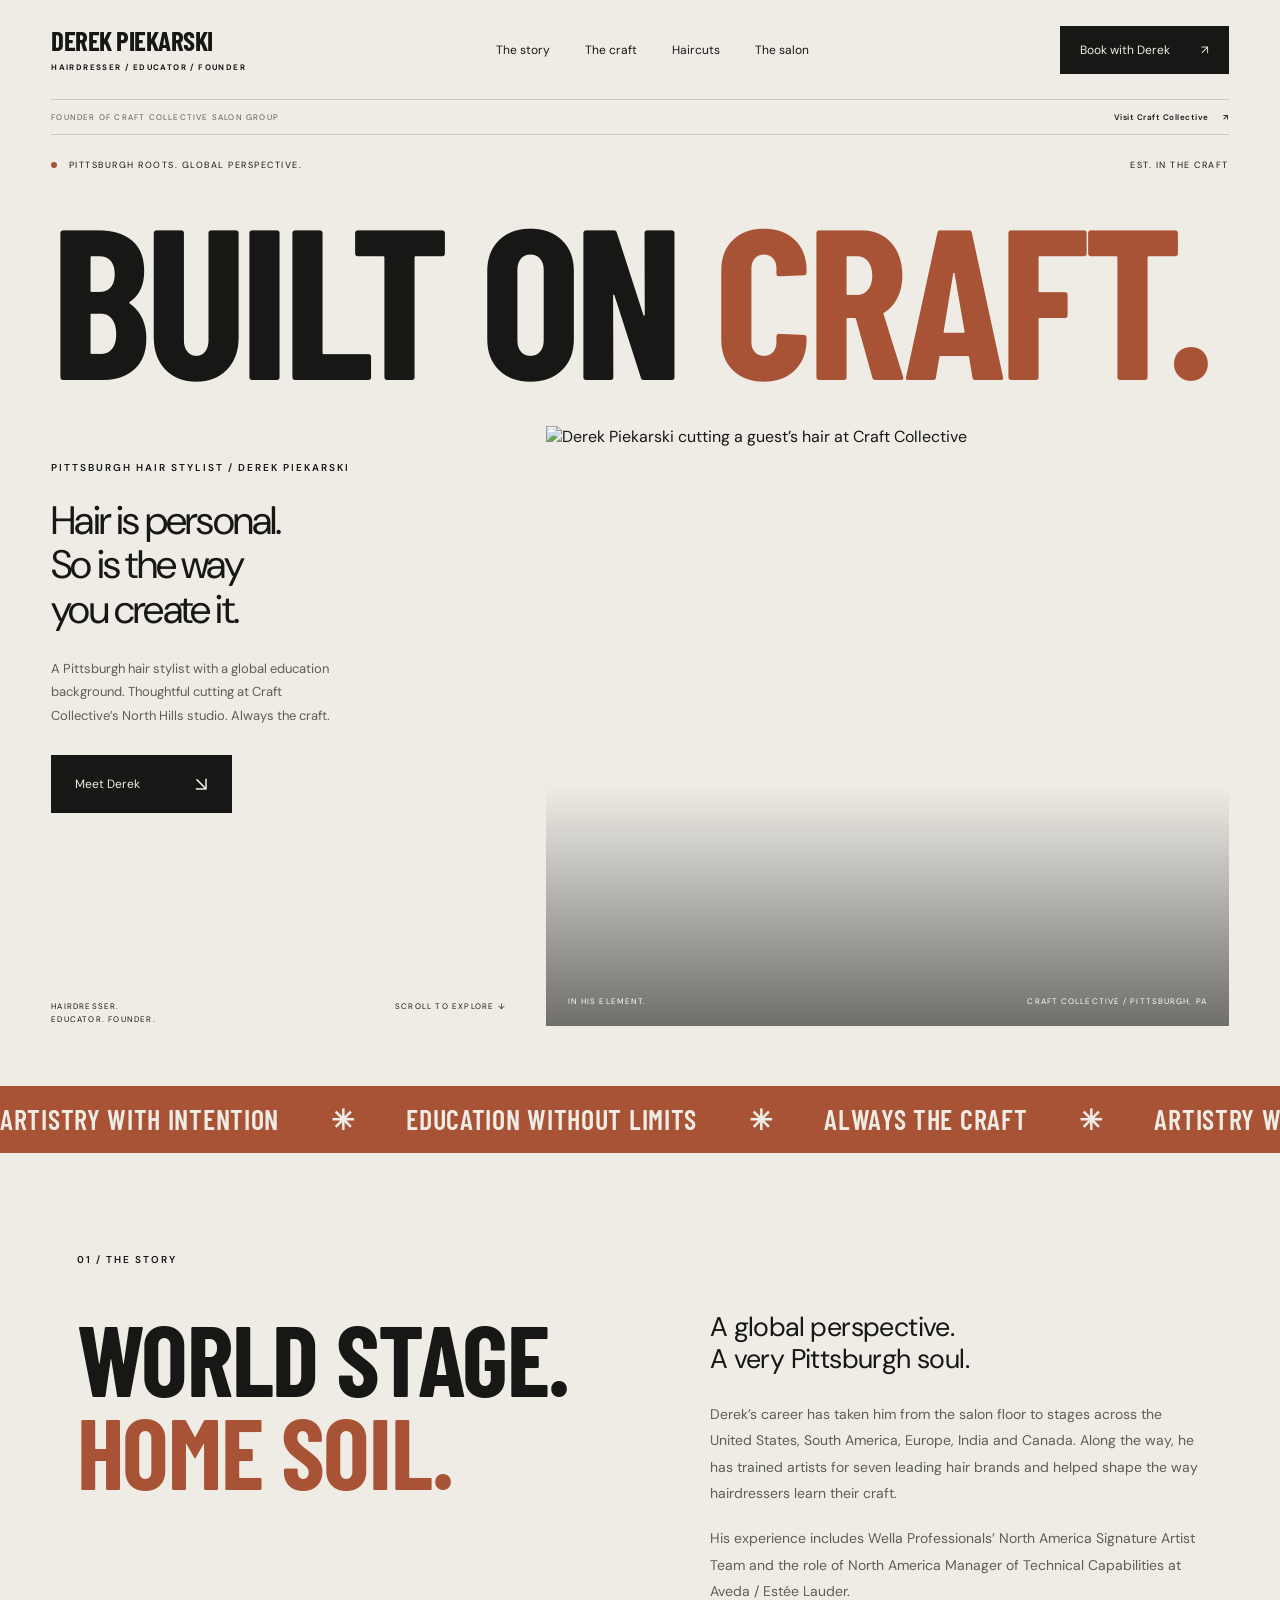
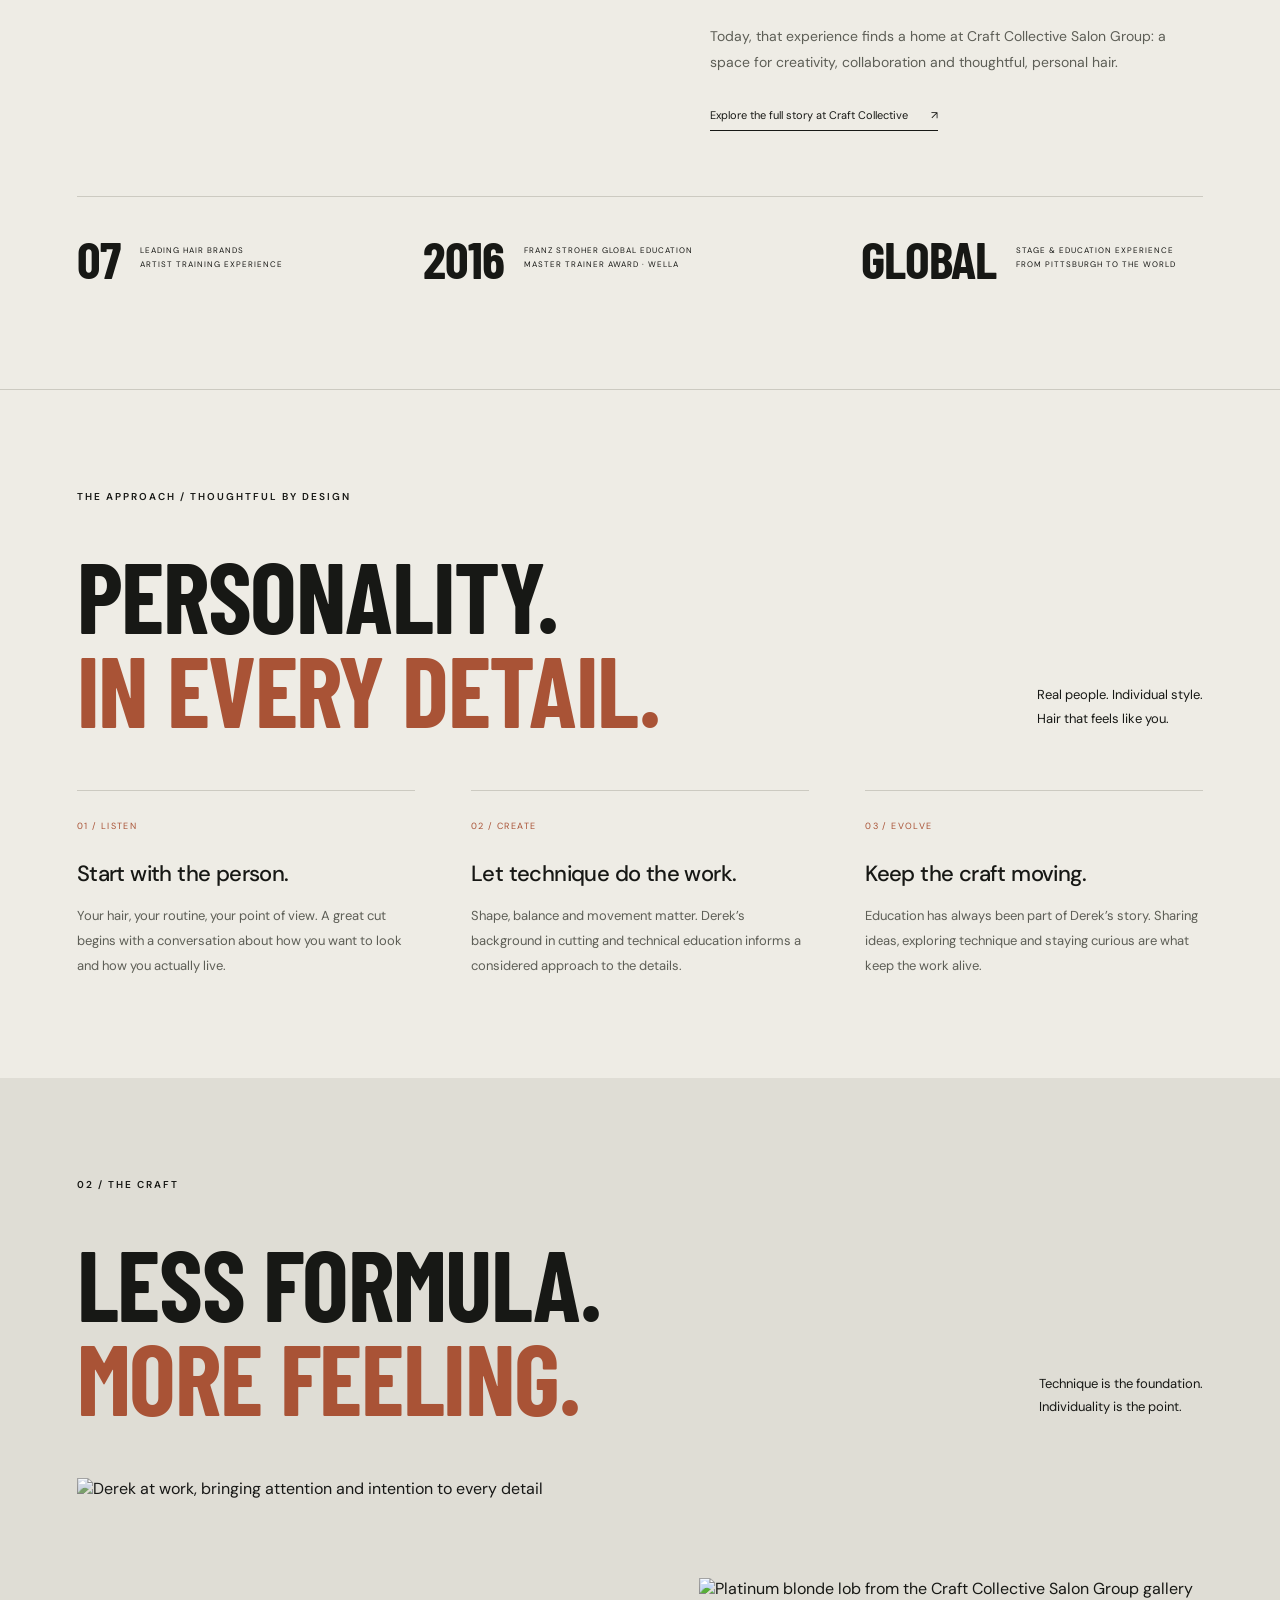
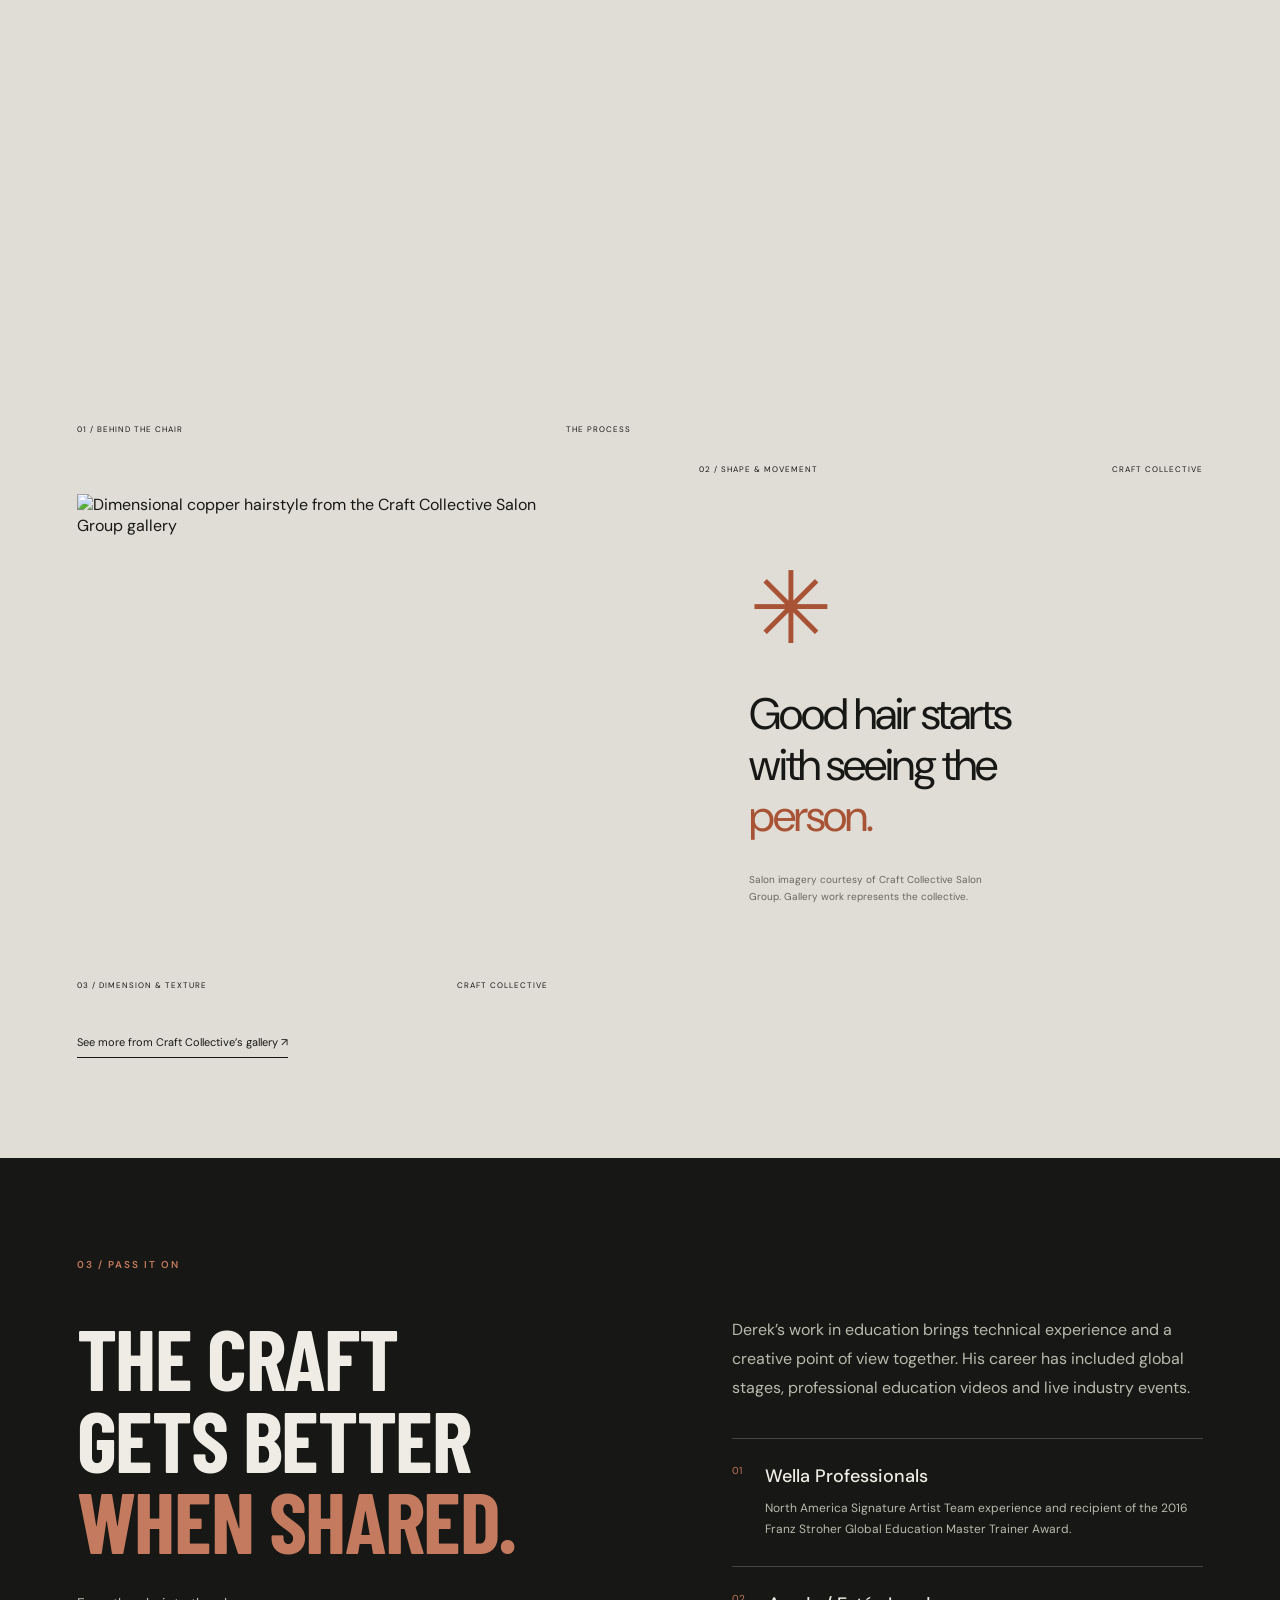
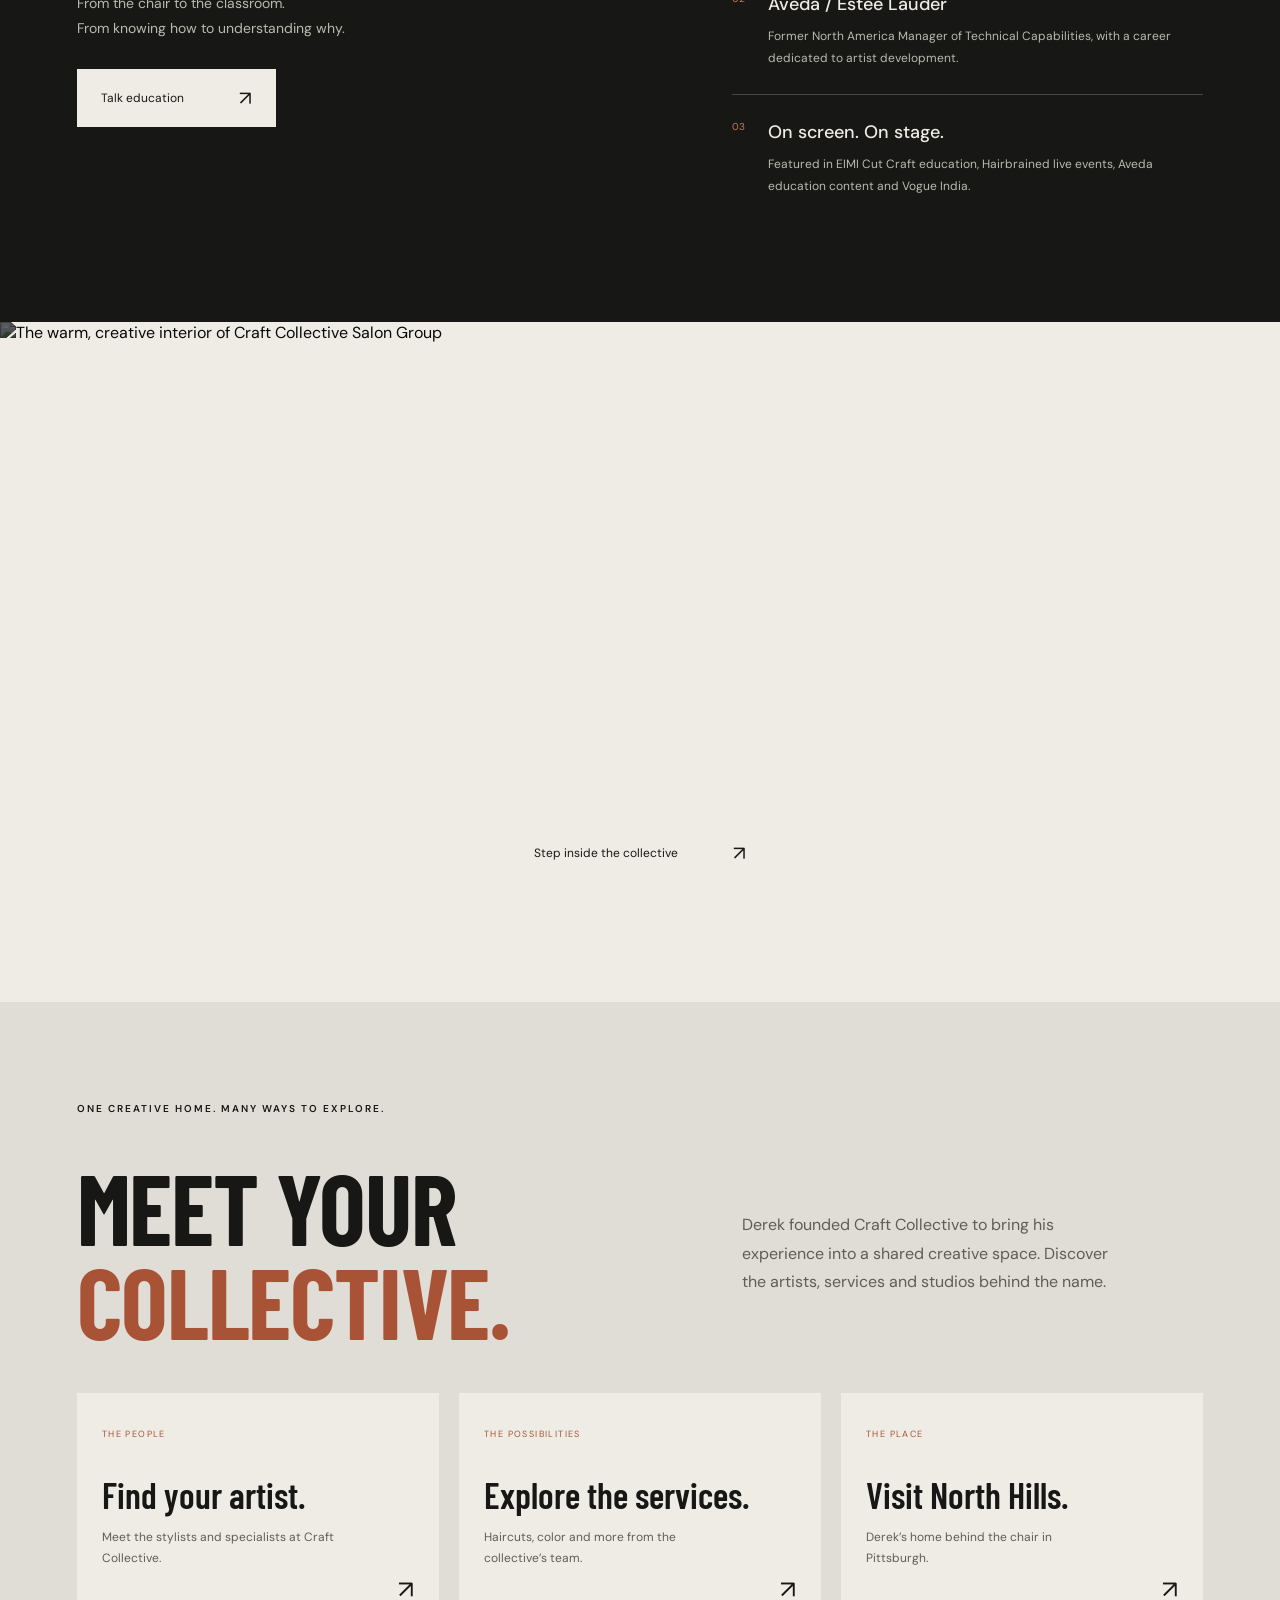
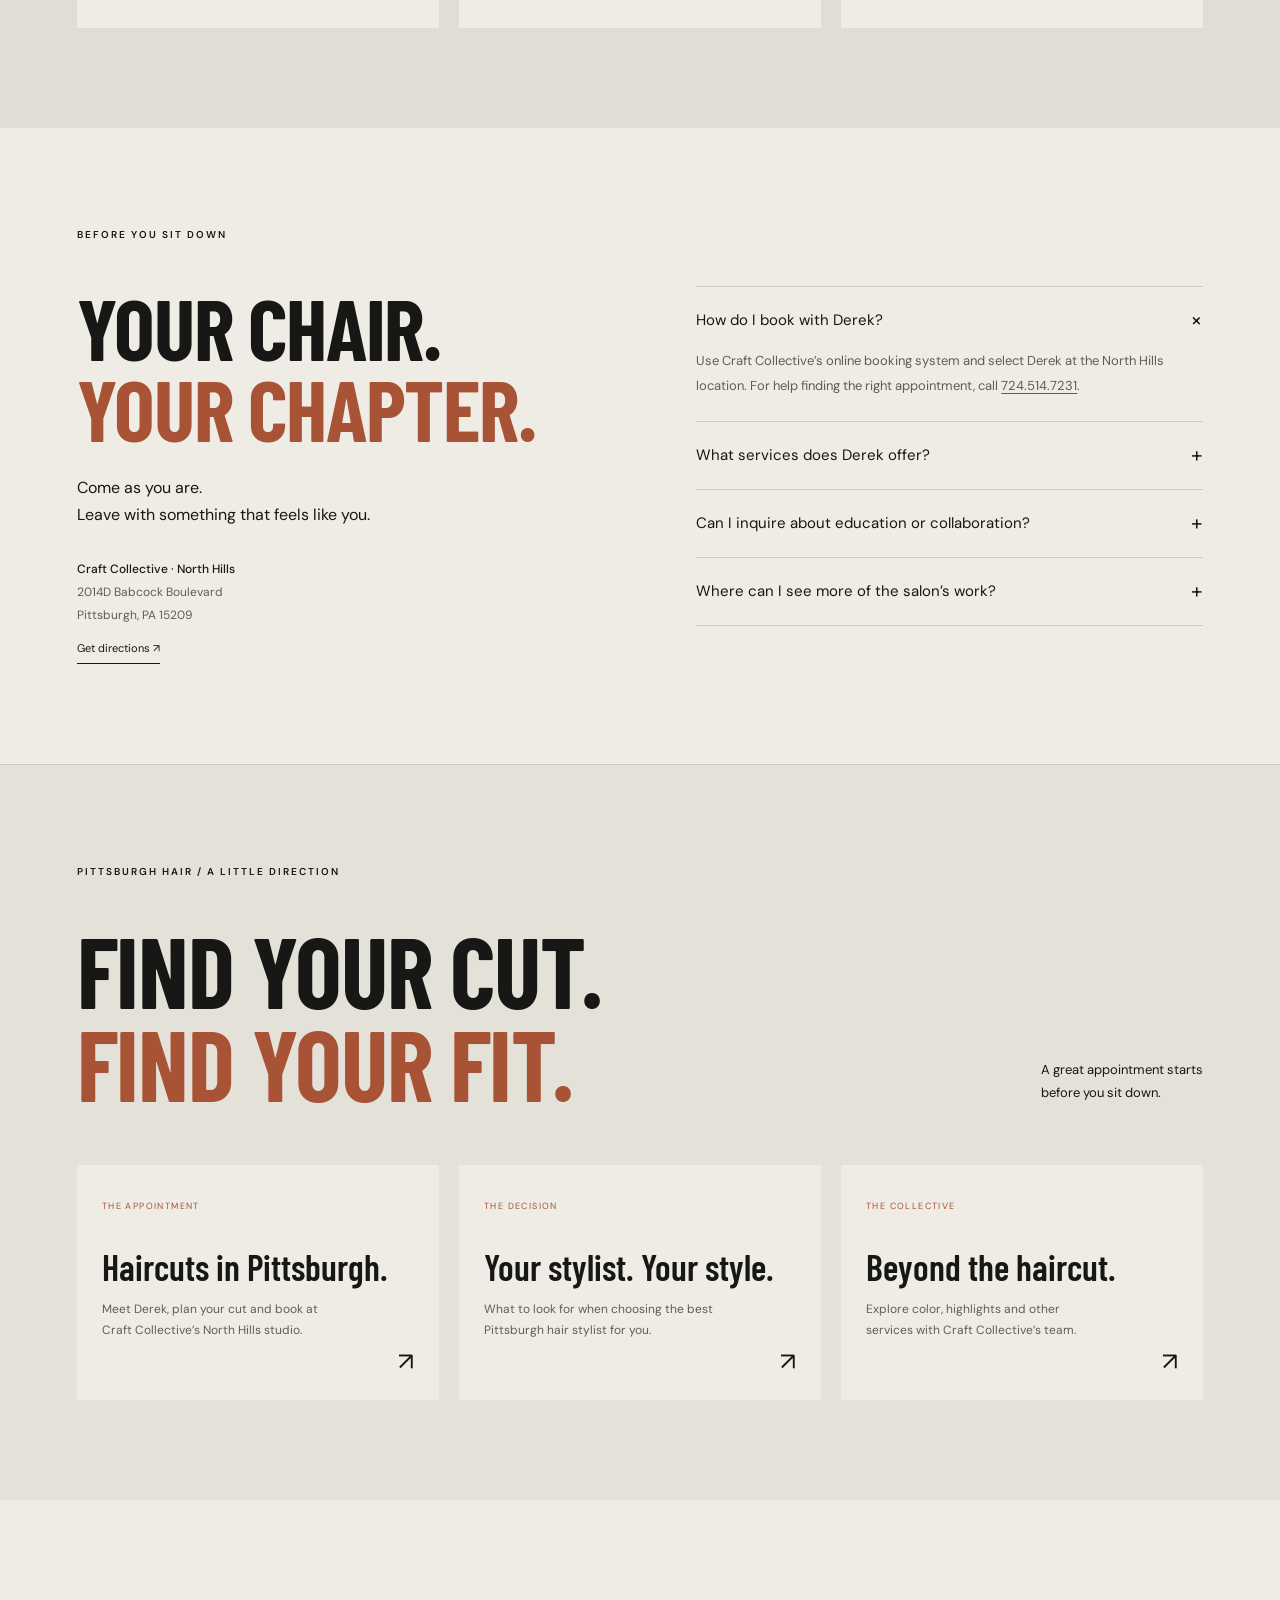
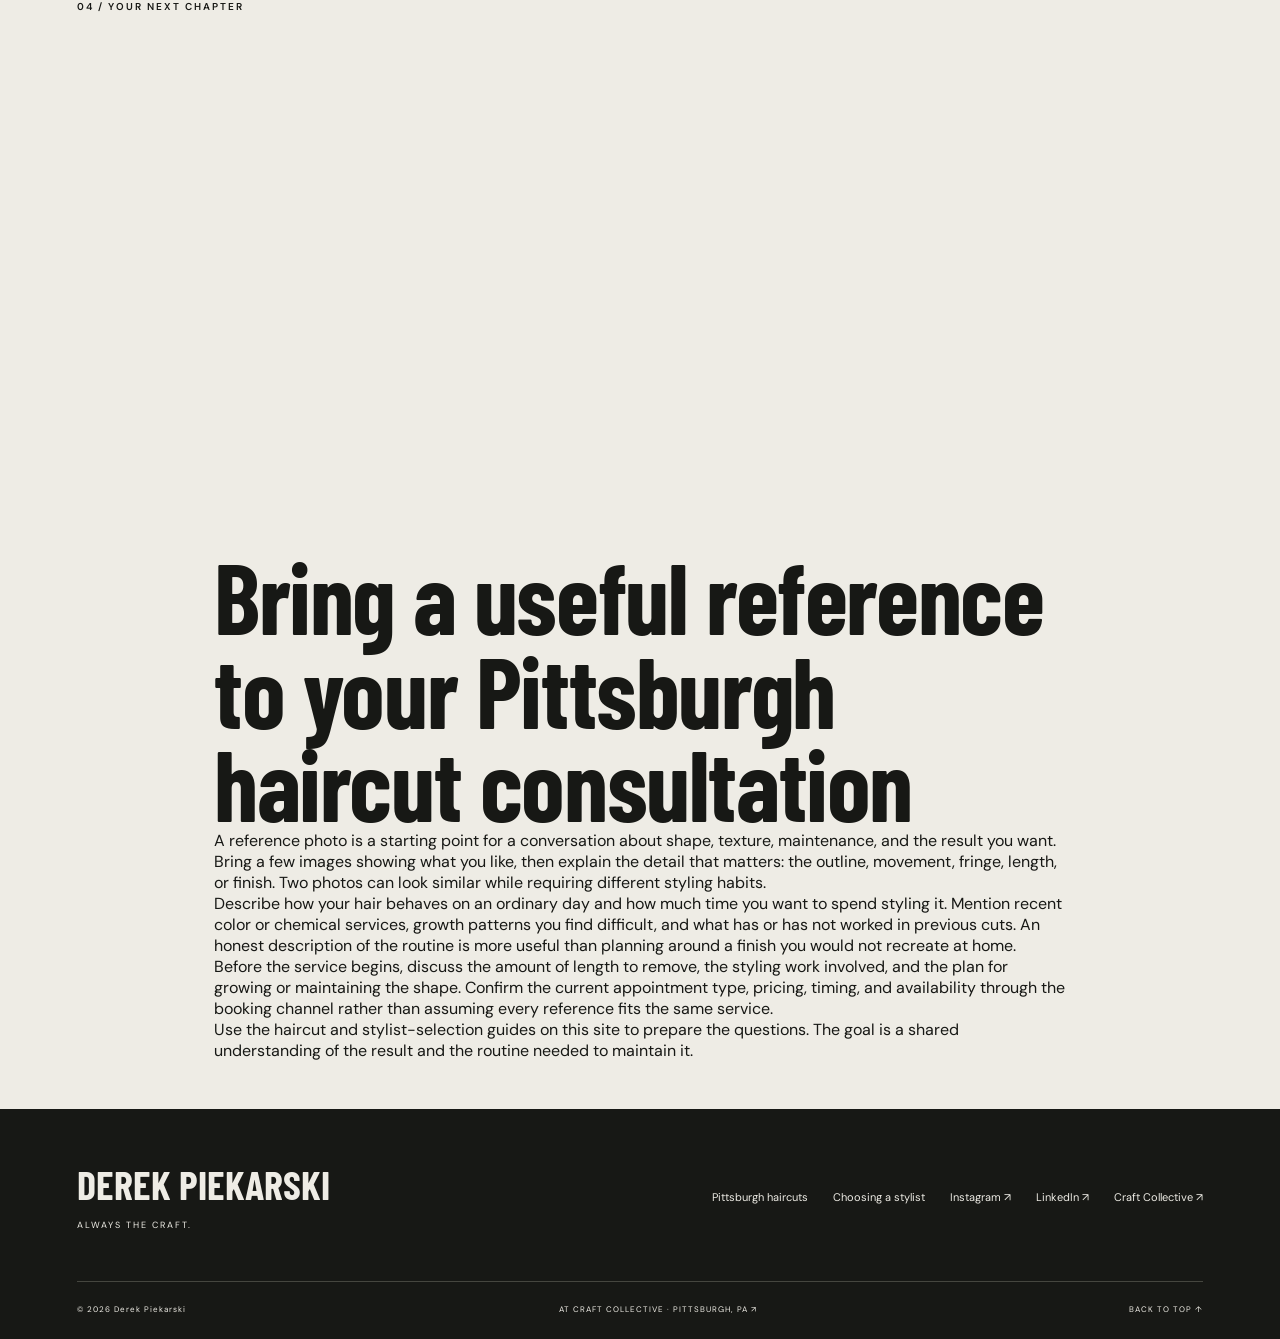
==== commit 5a2b0bb6: "Add focused guidance for service research and preparation" ====
--- a/index.html
+++ b/index.html
@@ -10,5 +10,5 @@
 <section class="collective" id="collective"><img src="https://www.craftcollectivesalongroup.com/images/salon-interior-960x540.jpg" alt="The warm, creative interior of Craft Collective Salon Group" loading="lazy"><div class="collective-overlay"><span class="eyebrow">THE PLACE IT ALL COMES TOGETHER</span><h2>CRAFT<br><em>COLLECTIVE.</em></h2><p>Independent spirit. Shared standards.<br>A creative home in Pittsburgh.</p><a class="button light" href="https://www.craftcollectivesalongroup.com" target="_blank" rel="noopener">Step inside the collective <span>↗</span></a></div></section>
 <section class="salon-links section"><div class="section-label">ONE CREATIVE HOME. MANY WAYS TO EXPLORE.</div><div class="salon-intro"><h2>MEET YOUR<br><em>COLLECTIVE.</em></h2><p>Derek founded Craft Collective to bring his experience into a shared creative space. Discover the artists, services and studios behind the name.</p></div><div class="resource-grid"><a href="https://www.craftcollectivesalongroup.com/meet-the-team"><span>THE PEOPLE</span><h3>Find your artist.</h3><p>Meet the stylists and specialists at Craft Collective.</p><b aria-hidden="true">↗</b></a><a href="https://www.craftcollectivesalongroup.com/hair-services-pittsburgh"><span>THE POSSIBILITIES</span><h3>Explore the services.</h3><p>Haircuts, color and more from the collective’s team.</p><b aria-hidden="true">↗</b></a><a href="https://www.craftcollectivesalongroup.com/locations/north-hills-pittsburgh"><span>THE PLACE</span><h3>Visit North Hills.</h3><p>Derek’s home behind the chair in Pittsburgh.</p><b aria-hidden="true">↗</b></a></div></section>
 <section class="visit section" id="visit"><div class="section-label">BEFORE YOU SIT DOWN</div><div class="visit-grid"><div><h2>YOUR CHAIR.<br><em>YOUR CHAPTER.</em></h2><p class="visit-intro">Come as you are.<br>Leave with something that feels like you.</p><address><strong>Craft Collective · North Hills</strong><br>2014D Babcock Boulevard<br>Pittsburgh, PA 15209</address><a class="text-link" href="https://www.google.com/maps/search/?api=1&query=Craft+Collective+Salon+Group+2014+Babcock+Blvd+Pittsburgh+PA+15209" target="_blank" rel="noopener">Get directions ↗</a></div><div class="faqs"><details open><summary>How do I book with Derek?<span aria-hidden="true">+</span></summary><p>Use Craft Collective’s online booking system and select Derek at the North Hills location. For help finding the right appointment, call <a href="tel:+17245147231">724.514.7231</a>.</p></details><details><summary>What services does Derek offer?<span aria-hidden="true">+</span></summary><p>Derek currently takes cutting appointments at Craft Collective. For color and other services, explore the <a href="https://www.craftcollectivesalongroup.com/hair-services-pittsburgh">collective’s services</a> and <a href="https://www.craftcollectivesalongroup.com/meet-the-team">artist team</a>.</p></details><details><summary>Can I inquire about education or collaboration?<span aria-hidden="true">+</span></summary><p>Yes. Email <a href="mailto:info@craftcollectivesalongroup.com?subject=Education%20or%20collaboration%20inquiry%20for%20Derek">info@craftcollectivesalongroup.com</a> with your idea, location and timing, and mention Derek in your inquiry.</p></details><details><summary>Where can I see more of the salon’s work?<span aria-hidden="true">+</span></summary><p>Explore the <a href="https://www.craftcollectivesalongroup.com/gallery">Craft Collective gallery</a> or follow <a href="https://www.instagram.com/craftcollectivesalongroup/" target="_blank" rel="noopener">Craft Collective on Instagram</a> for more from the studio.</p></details></div></div></section>
-<section class="planning section"><div class="section-label">PITTSBURGH HAIR / A LITTLE DIRECTION</div><div class="section-heading"><h2>FIND YOUR CUT.<br><em>FIND YOUR FIT.</em></h2><p>A great appointment starts<br>before you sit down.</p></div><div class="resource-grid"><a href="/haircuts-pittsburgh/"><span>THE APPOINTMENT</span><h3>Haircuts in Pittsburgh.</h3><p>Meet Derek, plan your cut and book at Craft Collective’s North Hills studio.</p><b aria-hidden="true">↗</b></a><a href="/choosing-a-hair-stylist-pittsburgh/"><span>THE DECISION</span><h3>Your stylist. Your style.</h3><p>What to look for when choosing the best Pittsburgh hair stylist for you.</p><b aria-hidden="true">↗</b></a><a href="https://www.craftcollectivesalongroup.com/hair-services-pittsburgh"><span>THE COLLECTIVE</span><h3>Beyond the haircut.</h3><p>Explore color, highlights and other services with Craft Collective’s team.</p><b aria-hidden="true">↗</b></a></div></section><section class="contact section" id="contact"><div class="section-label">04 / YOUR NEXT CHAPTER</div><div class="contact-top"><h2>LET’S MAKE<br><em>SOMETHING</em><br>GREAT.</h2><div><p>Great hair. A new perspective.<br>A conversation worth having.</p><a class="button" href="https://phorest.com/book/salons/craftcollectivesalongroup" target="_blank" rel="noopener">Book with Derek <span>↗</span></a><p class="booking-note">Cutting appointments at Craft Collective’s North Hills location. Choose Derek when booking.</p><a class="text-link" href="mailto:info@craftcollectivesalongroup.com">Education & collaboration inquiries ↗</a><a class="phone" href="tel:+17245147231">724.514.7231</a></div></div></section></main>
+<section class="planning section"><div class="section-label">PITTSBURGH HAIR / A LITTLE DIRECTION</div><div class="section-heading"><h2>FIND YOUR CUT.<br><em>FIND YOUR FIT.</em></h2><p>A great appointment starts<br>before you sit down.</p></div><div class="resource-grid"><a href="/haircuts-pittsburgh/"><span>THE APPOINTMENT</span><h3>Haircuts in Pittsburgh.</h3><p>Meet Derek, plan your cut and book at Craft Collective’s North Hills studio.</p><b aria-hidden="true">↗</b></a><a href="/choosing-a-hair-stylist-pittsburgh/"><span>THE DECISION</span><h3>Your stylist. Your style.</h3><p>What to look for when choosing the best Pittsburgh hair stylist for you.</p><b aria-hidden="true">↗</b></a><a href="https://www.craftcollectivesalongroup.com/hair-services-pittsburgh"><span>THE COLLECTIVE</span><h3>Beyond the haircut.</h3><p>Explore color, highlights and other services with Craft Collective’s team.</p><b aria-hidden="true">↗</b></a></div></section><section class="contact section" id="contact"><div class="section-label">04 / YOUR NEXT CHAPTER</div><div class="contact-top"><h2>LET’S MAKE<br><em>SOMETHING</em><br>GREAT.</h2><div><p>Great hair. A new perspective.<br>A conversation worth having.</p><a class="button" href="https://phorest.com/book/salons/craftcollectivesalongroup" target="_blank" rel="noopener">Book with Derek <span>↗</span></a><p class="booking-note">Cutting appointments at Craft Collective’s North Hills location. Choose Derek when booking.</p><a class="text-link" href="mailto:info@craftcollectivesalongroup.com">Education & collaboration inquiries ↗</a><a class="phone" href="tel:+17245147231">724.514.7231</a></div></div></section><!-- practical-depth:start --><section class="section practical-depth" aria-labelledby="practical-depth-title" style="padding:48px 0"><div class="container wrap" style="max-width:900px;margin:0 auto;padding:0 24px"><h2 id="practical-depth-title">Bring a useful reference to your Pittsburgh haircut consultation</h2><p>A reference photo is a starting point for a conversation about shape, texture, maintenance, and the result you want. Bring a few images showing what you like, then explain the detail that matters: the outline, movement, fringe, length, or finish. Two photos can look similar while requiring different styling habits.</p><p>Describe how your hair behaves on an ordinary day and how much time you want to spend styling it. Mention recent color or chemical services, growth patterns you find difficult, and what has or has not worked in previous cuts. An honest description of the routine is more useful than planning around a finish you would not recreate at home.</p><p>Before the service begins, discuss the amount of length to remove, the styling work involved, and the plan for growing or maintaining the shape. Confirm the current appointment type, pricing, timing, and availability through the booking channel rather than assuming every reference fits the same service.</p><p>Use the haircut and stylist-selection guides on this site to prepare the questions. The goal is a shared understanding of the result and the routine needed to maintain it.</p></div></section><!-- practical-depth:end --></main>
 <footer><a class="footer-logo" href="#">DEREK PIEKARSKI<span>ALWAYS THE CRAFT.</span></a><div><a href="/haircuts-pittsburgh/">Pittsburgh haircuts</a><a href="/choosing-a-hair-stylist-pittsburgh/">Choosing a stylist</a><a href="https://www.instagram.com/craftcollectivesalongroup/" target="_blank" rel="noopener">Instagram ↗</a><a href="https://www.linkedin.com/in/derek-piekarski-07b91217a" target="_blank" rel="noopener">LinkedIn ↗</a><a href="https://www.craftcollectivesalongroup.com" target="_blank" rel="noopener">Craft Collective ↗</a></div><div class="footer-bottom"><span>© <span id="year">2026</span> Derek Piekarski</span><a href="https://www.craftcollectivesalongroup.com/locations/north-hills-pittsburgh">AT CRAFT COLLECTIVE · PITTSBURGH, PA ↗</a><a href="#">BACK TO TOP ↑</a></div></footer><script src="script.js"></script></body></html>
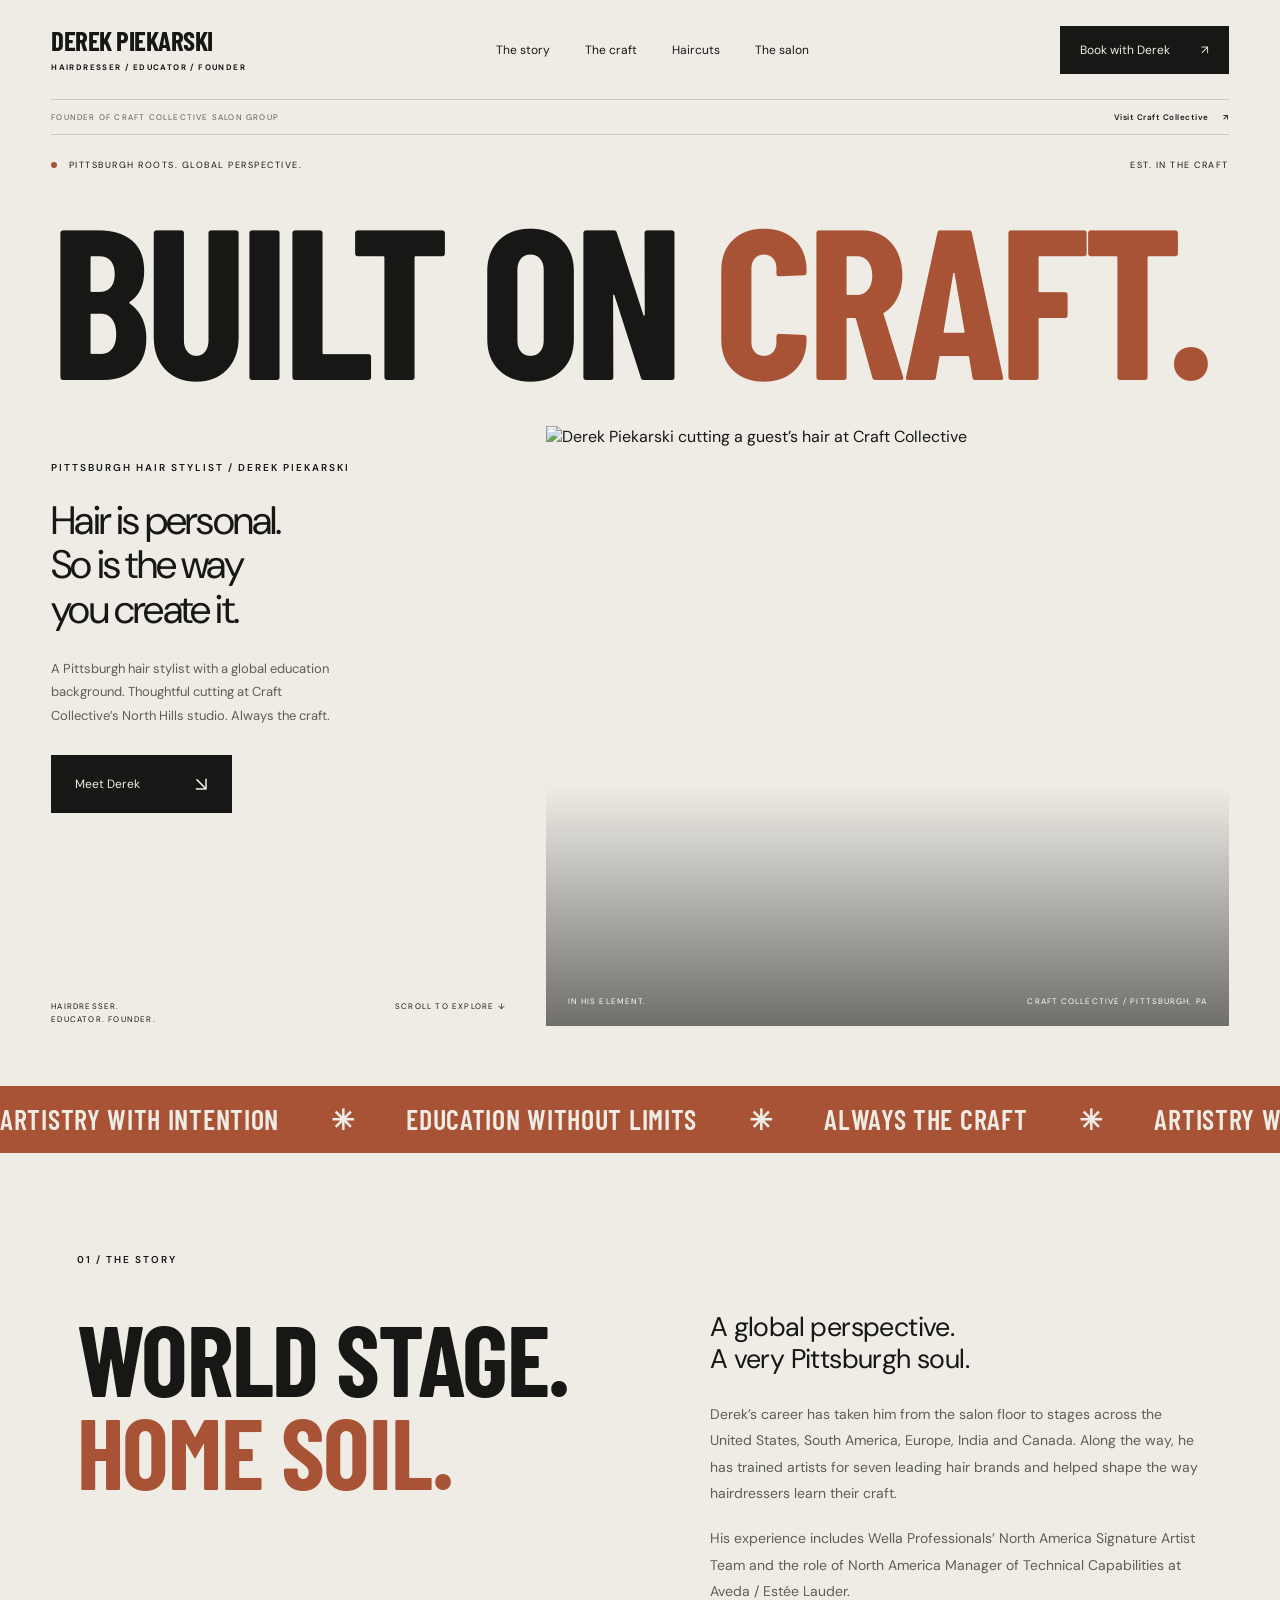
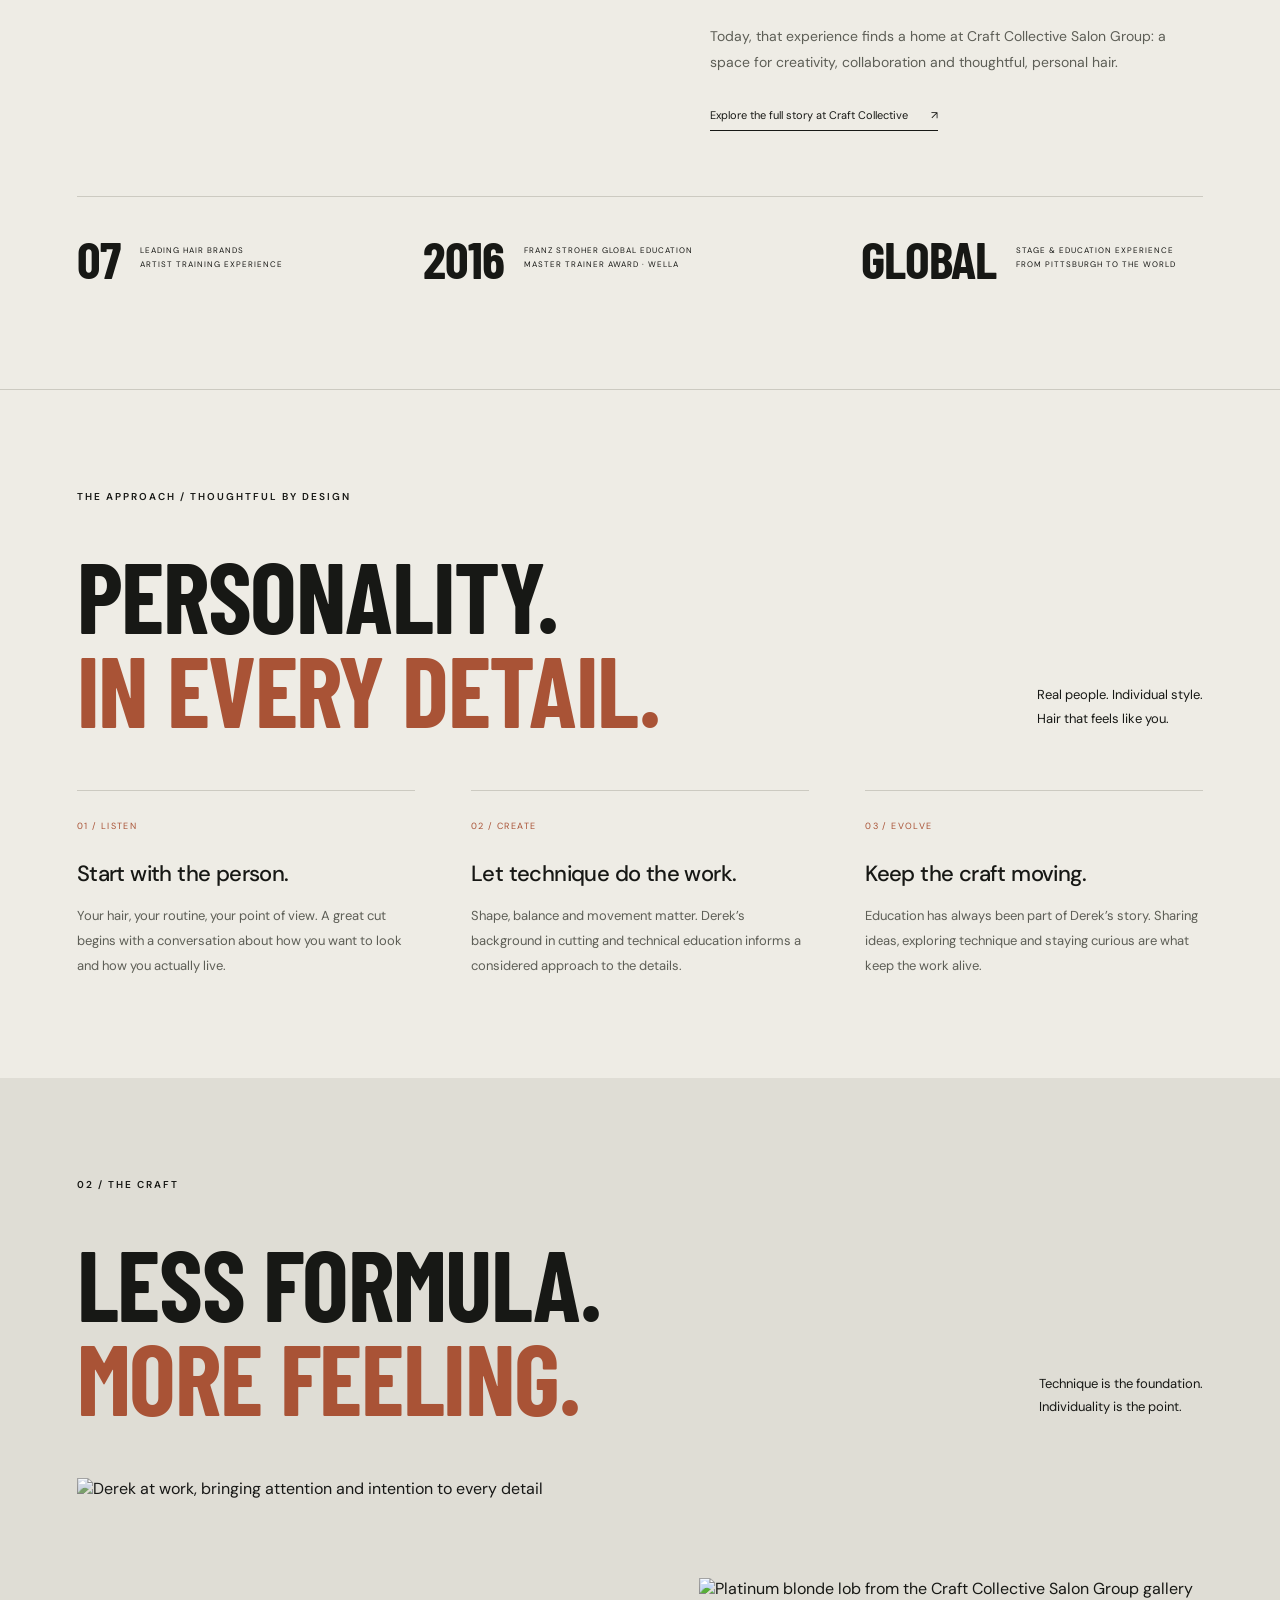
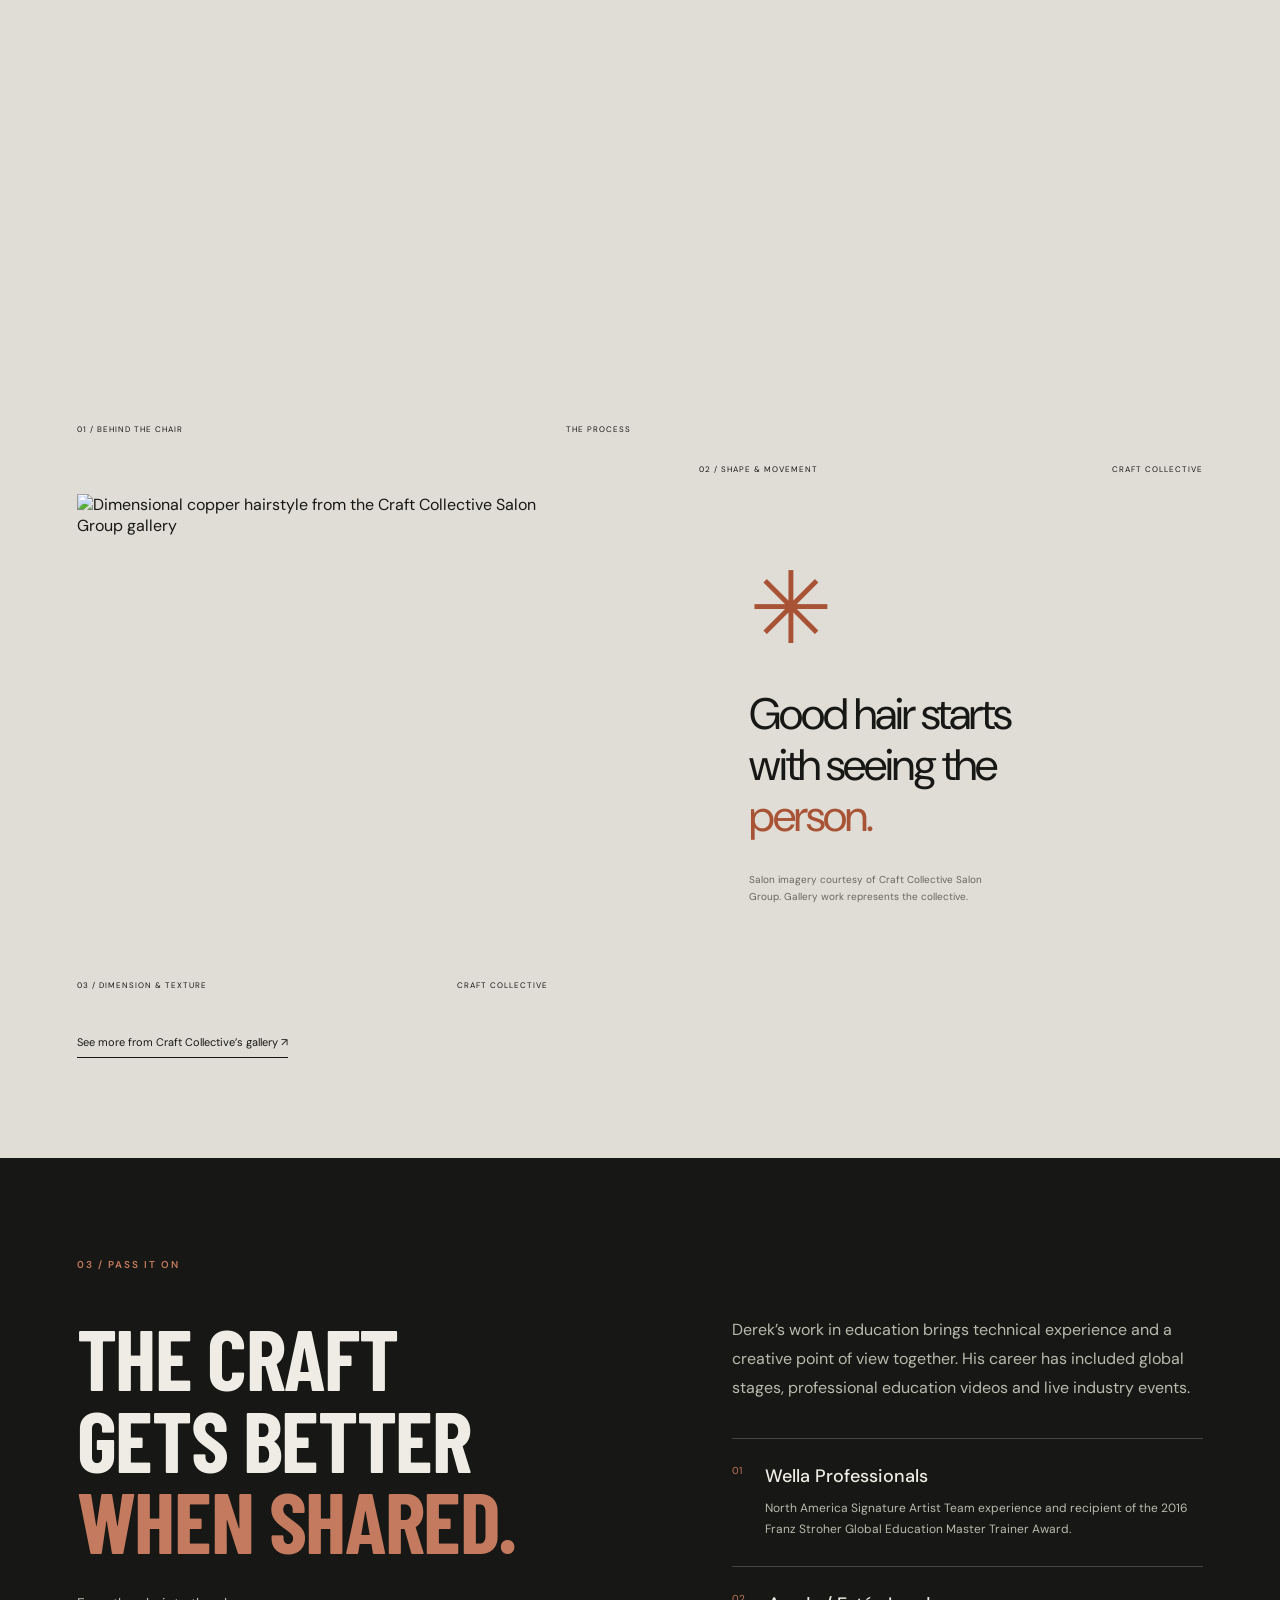
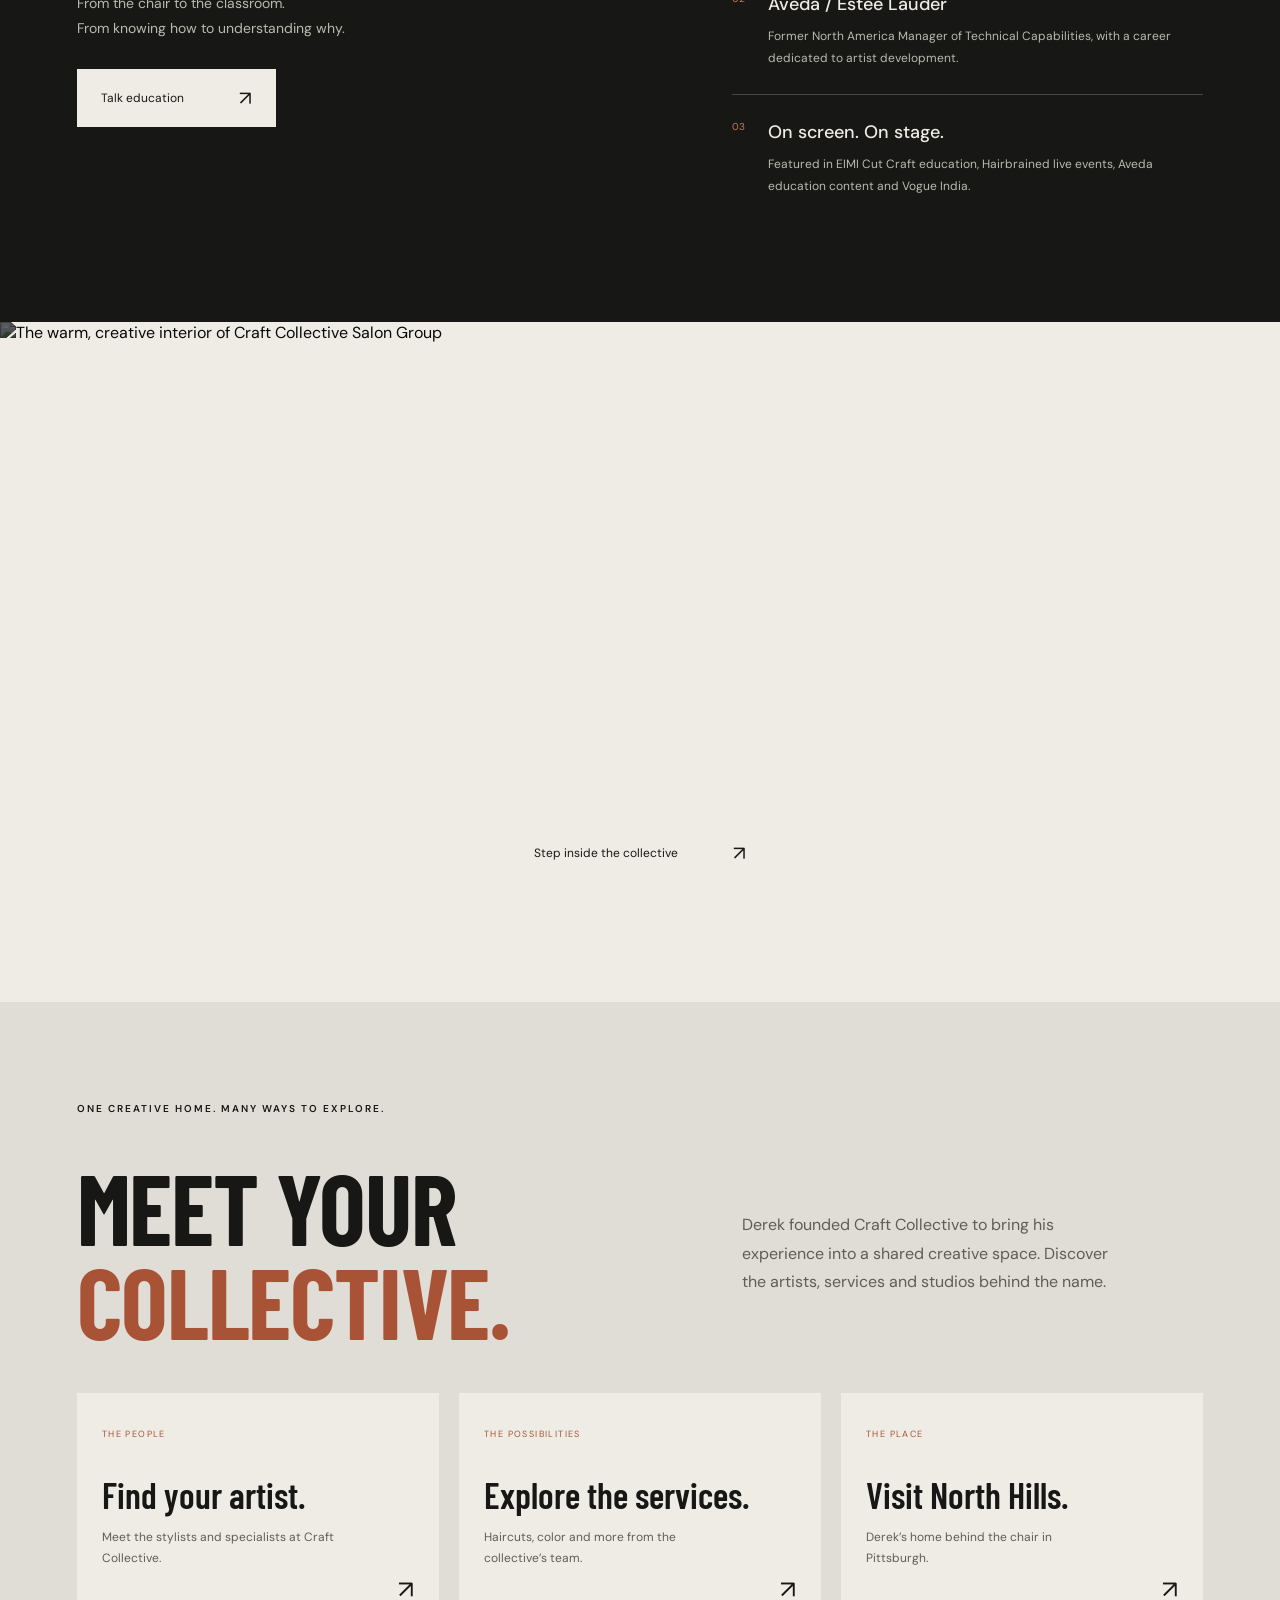
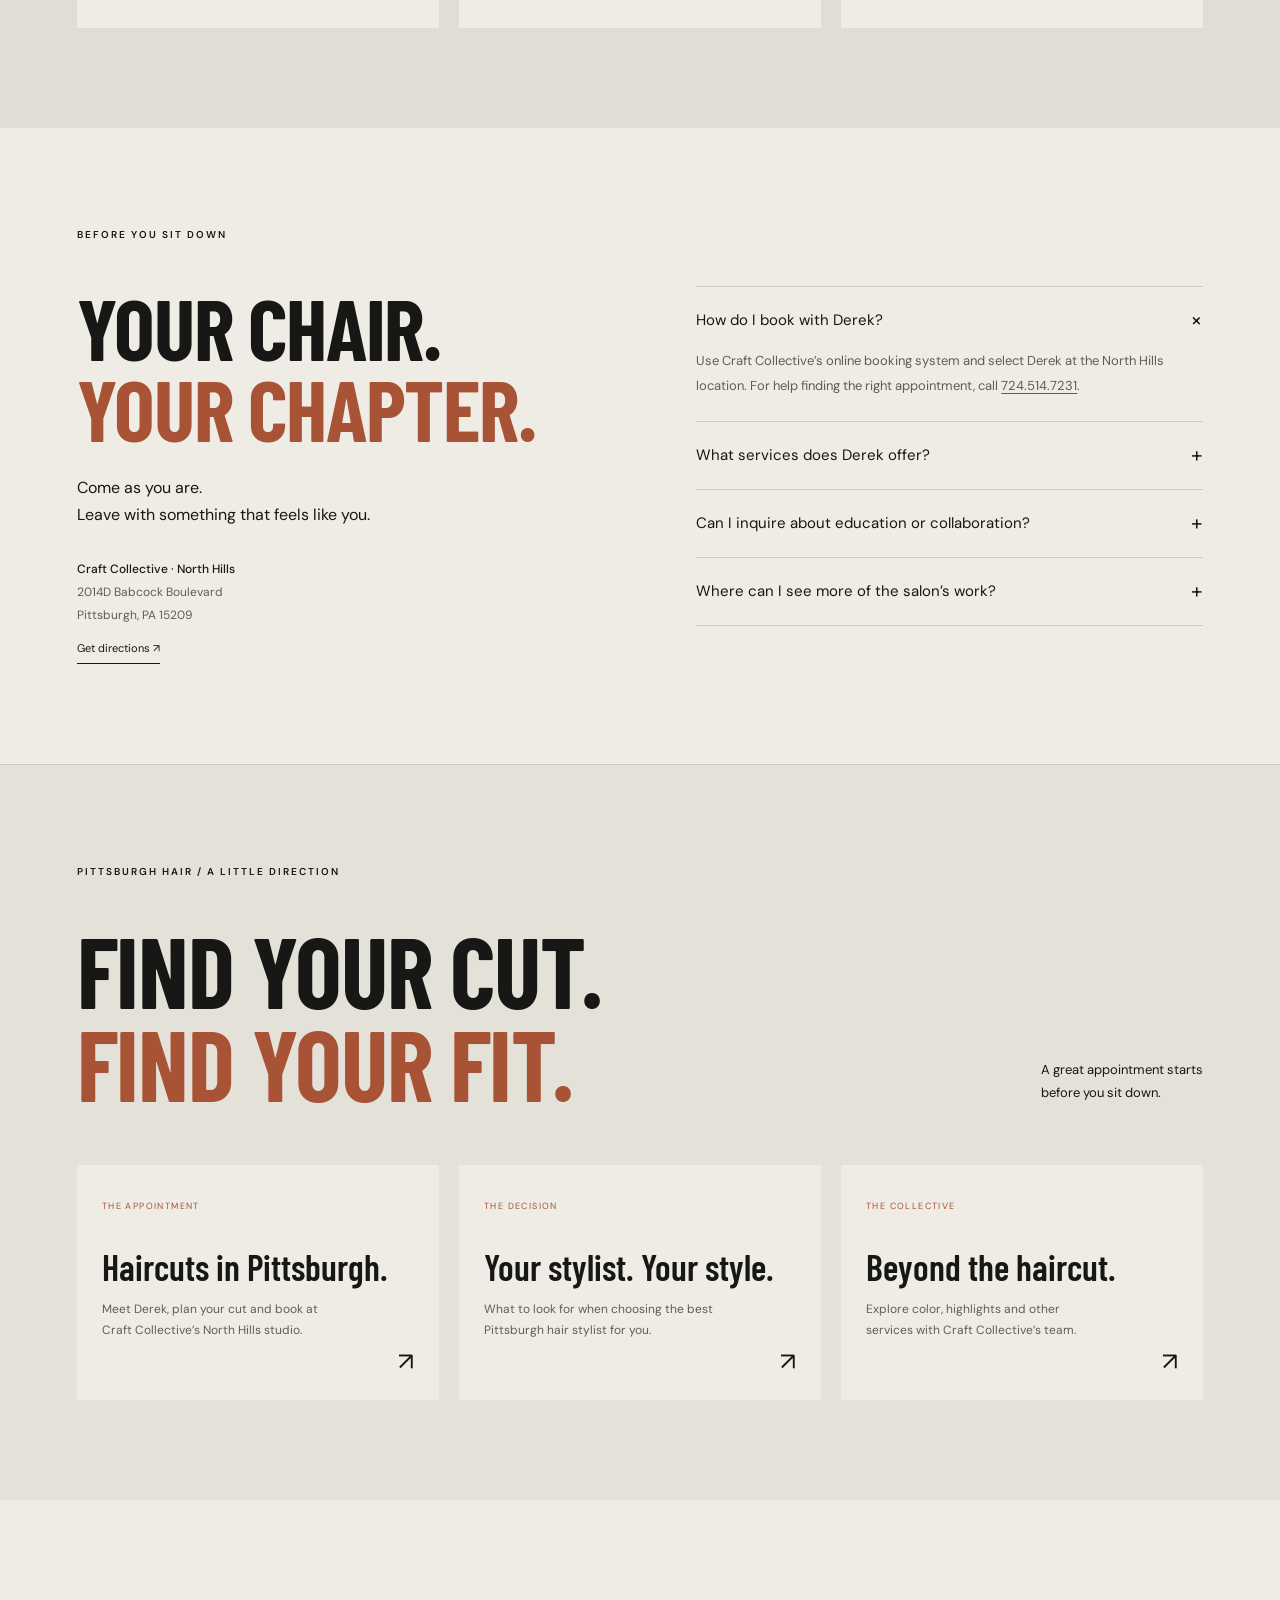
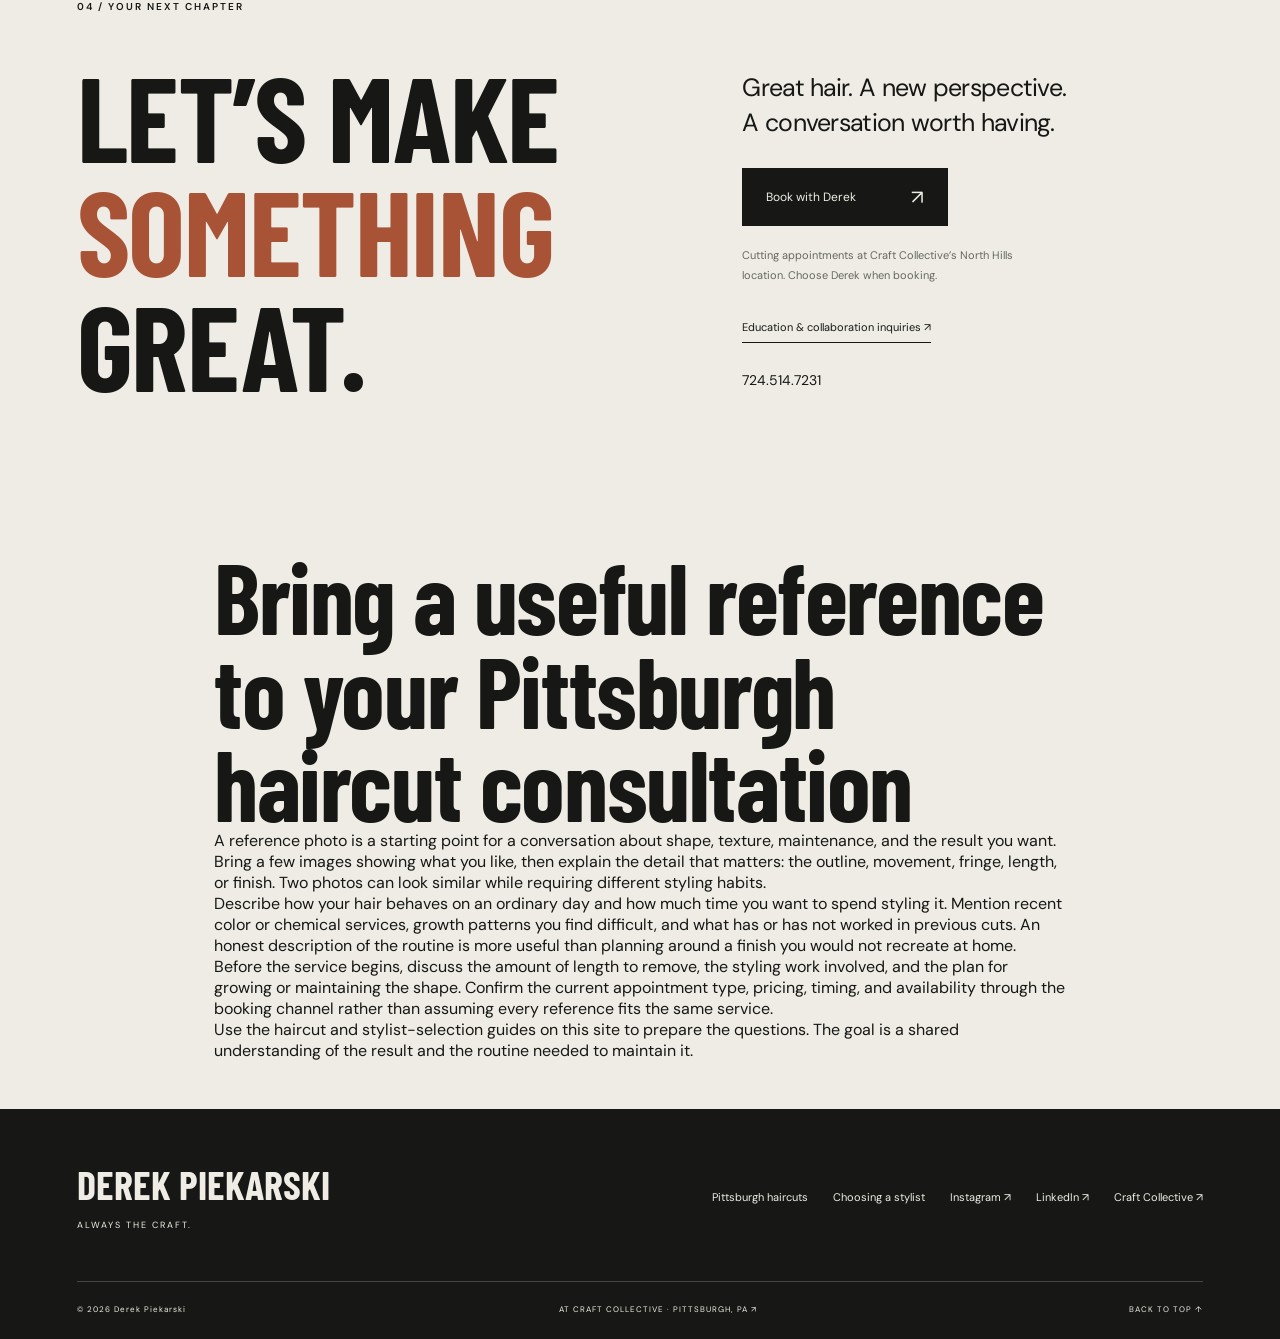
==== commit 1f1fbbf3: "Improve mobile navigation keyboard and dismissal behavior" ====
--- a/index.html
+++ b/index.html
@@ -1,6 +1,6 @@
 <!doctype html>
 <html lang="en"><head><meta charset="utf-8"><meta name="viewport" content="width=device-width,initial-scale=1"><meta name="theme-color" content="#171815"><title>Derek Piekarski | Pittsburgh Hair Stylist & Educator</title><meta name="description" content="Meet Pittsburgh hair stylist Derek Piekarski, founder of Craft Collective Salon Group. Explore his cutting expertise, education background and North Hills booking."><meta property="og:title" content="Derek Piekarski — Built on craft."><meta property="og:description" content="Hairdresser. Educator. Founder. Pittsburgh roots. Global perspective."><meta property="og:image" content="https://www.craftcollectivesalongroup.com/images/team/derek-piekarski-1024x1024.jpg"><meta property="og:url" content="https://derekpiekarski.com/"><meta property="og:type" content="website"><meta name="twitter:card" content="summary_large_image"><link rel="canonical" href="https://derekpiekarski.com/"><link rel="icon" href="/favicon.svg" type="image/svg+xml"><link rel="stylesheet" href="style.css"><script type="application/ld+json">{"@context":"https://schema.org","@type":"Person","name":"Derek Piekarski","url":"https://derekpiekarski.com/","jobTitle":"Hairdresser, Educator and Founder","worksFor":{"@type":"Organization","name":"Craft Collective Salon Group","url":"https://www.craftcollectivesalongroup.com"},"sameAs":["https://www.linkedin.com/in/derek-piekarski-07b91217a","https://www.craftcollectivesalongroup.com/derek-piekarski"]}</script></head>
-<body><a class="skip" href="#main">Skip to content</a><header><a class="logo" href="#">DEREK PIEKARSKI<span>HAIRDRESSER / EDUCATOR / FOUNDER</span></a><nav aria-label="Main navigation"><a href="#about">The story</a><a href="#craft">The craft</a><a href="/haircuts-pittsburgh/">Haircuts</a><a href="#collective">The salon</a></nav><a class="nav-cta" href="https://phorest.com/book/salons/craftcollectivesalongroup" target="_blank" rel="noopener">Book with Derek <span>↗</span></a><button class="menu" aria-label="Open menu" aria-expanded="false">Menu +</button></header>
+<body><a class="skip" href="#main">Skip to content</a><header><a class="logo" href="#">DEREK PIEKARSKI<span>HAIRDRESSER / EDUCATOR / FOUNDER</span></a><nav id="primary-navigation" aria-label="Main navigation"><a href="#about">The story</a><a href="#craft">The craft</a><a href="/haircuts-pittsburgh/">Haircuts</a><a href="#collective">The salon</a></nav><a class="nav-cta" href="https://phorest.com/book/salons/craftcollectivesalongroup" target="_blank" rel="noopener">Book with Derek <span>↗</span></a><button class="menu" type="button" aria-label="Open menu" aria-expanded="false" aria-controls="primary-navigation">Menu +</button></header>
 <div class="affiliation"><span>FOUNDER OF CRAFT COLLECTIVE SALON GROUP</span><a href="https://www.craftcollectivesalongroup.com">Visit Craft Collective <span aria-hidden="true">↗</span></a></div><main id="main"><section class="hero"><div class="hero-top"><span><i></i> PITTSBURGH ROOTS. GLOBAL PERSPECTIVE.</span><span>EST. IN THE CRAFT</span></div><h1>BUILT ON <em>CRAFT.</em></h1><div class="hero-grid"><div class="hero-copy"><span class="eyebrow">PITTSBURGH HAIR STYLIST / DEREK PIEKARSKI</span><p>Hair is personal. <br>So is the way <br>you create it.</p><div class="intro">A Pittsburgh hair stylist with a global education background. Thoughtful cutting at Craft Collective’s North Hills studio. Always the craft.</div><a class="button" href="#about">Meet Derek <span>↘</span></a><div class="hero-foot"><span>HAIRDRESSER.<br>EDUCATOR. FOUNDER.</span><span>SCROLL TO EXPLORE ↓</span></div></div><figure class="hero-image"><img src="https://www.craftcollectivesalongroup.com/assets/wix-archive/674b6afbaeb5c4b92669.webp" alt="Derek Piekarski cutting a guest’s hair at Craft Collective" fetchpriority="high"><figcaption>IN HIS ELEMENT. <span>CRAFT COLLECTIVE / PITTSBURGH, PA</span></figcaption><span class="image-mark" aria-hidden="true">DP.</span></figure></div></section>
 <div class="ticker" aria-hidden="true"><div>ARTISTRY WITH INTENTION <span>✳</span> EDUCATION WITHOUT LIMITS <span>✳</span> ALWAYS THE CRAFT <span>✳</span> ARTISTRY WITH INTENTION <span>✳</span> EDUCATION WITHOUT LIMITS <span>✳</span></div></div>
 <section class="about section" id="about"><div class="section-label">01 / THE STORY</div><div class="about-grid"><h2>WORLD STAGE.<br><em>HOME SOIL.</em></h2><div class="about-copy"><p class="large">A global perspective.<br>A very Pittsburgh soul.</p><p>Derek’s career has taken him from the salon floor to stages across the United States, South America, Europe, India and Canada. Along the way, he has trained artists for seven leading hair brands and helped shape the way hairdressers learn their craft.</p><p>His experience includes Wella Professionals’ North America Signature Artist Team and the role of North America Manager of Technical Capabilities at Aveda / Estée Lauder.</p><p>Today, that experience finds a home at Craft Collective Salon Group: a space for creativity, collaboration and thoughtful, personal hair.</p><a class="text-link" href="https://www.craftcollectivesalongroup.com/derek-piekarski" target="_blank" rel="noopener">Explore the full story at Craft Collective <span>↗</span></a></div></div><div class="credentials"><div><strong>07</strong><span>LEADING HAIR BRANDS<br>ARTIST TRAINING EXPERIENCE</span></div><div><strong>2016</strong><span>FRANZ STROHER GLOBAL EDUCATION<br>MASTER TRAINER AWARD · WELLA</span></div><div><strong>GLOBAL</strong><span>STAGE & EDUCATION EXPERIENCE<br>FROM PITTSBURGH TO THE WORLD</span></div></div></section>
